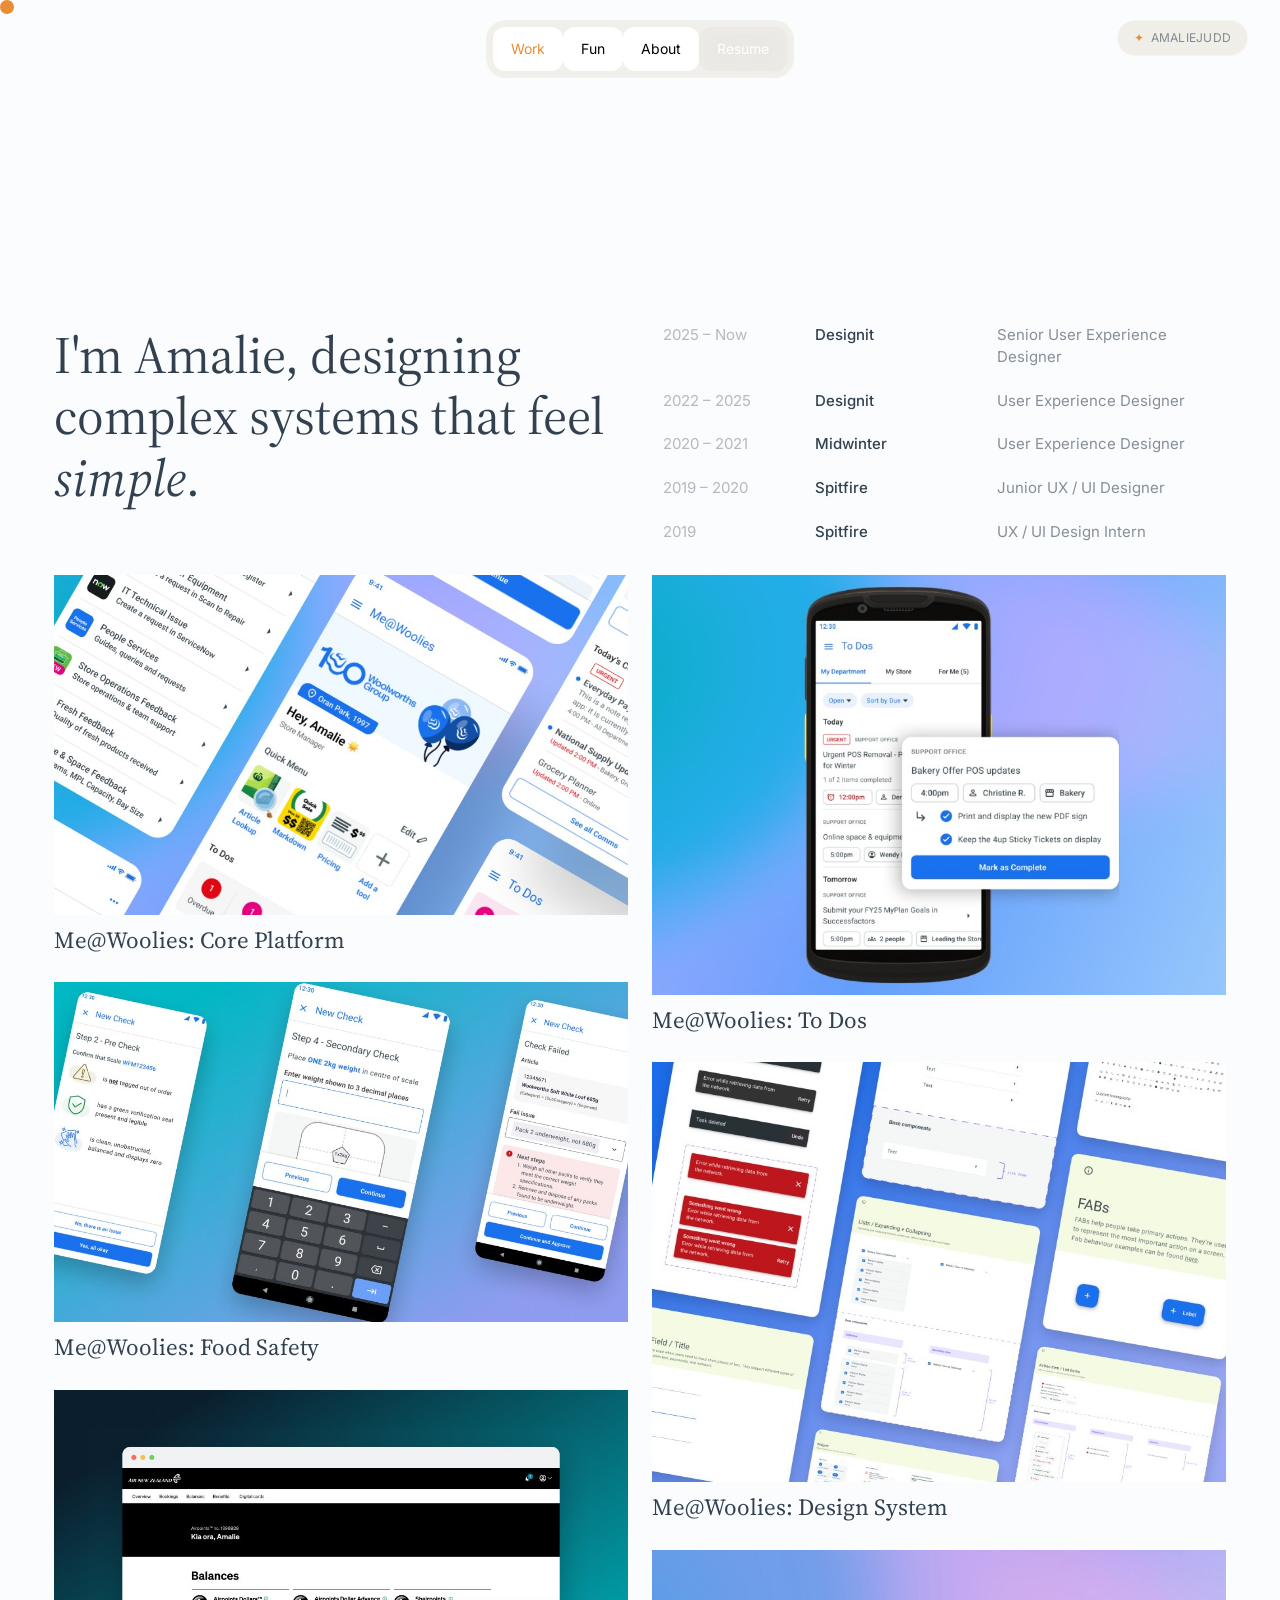
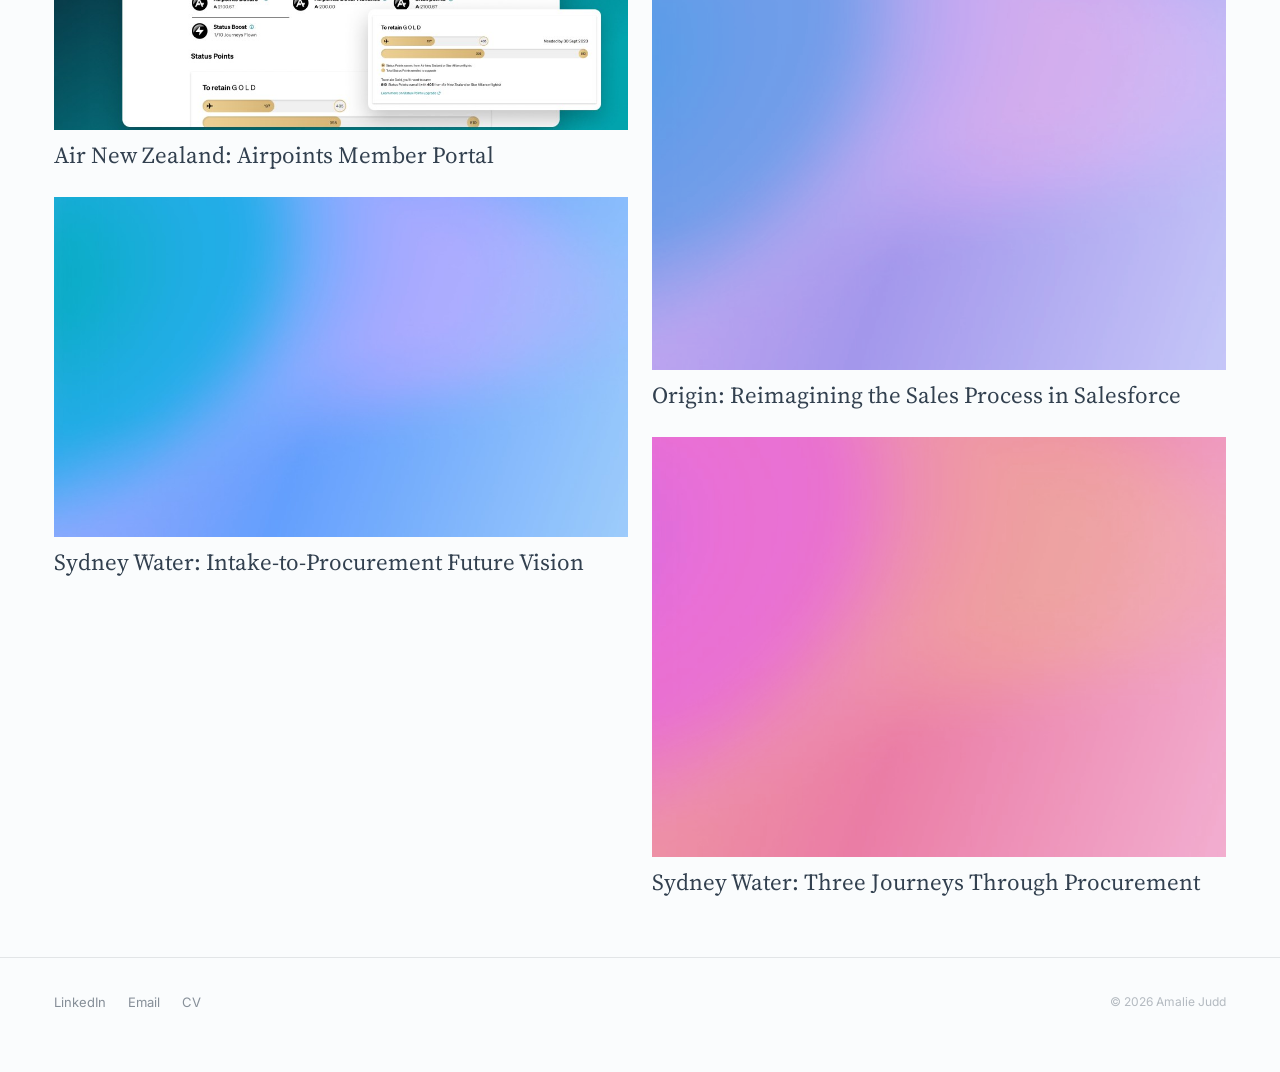
==== portfolio-repo/index.html @ 542ebcb5 "Drop card tags, wire three heroes onto the homepage The tag line under each card said something diff" ====
<!DOCTYPE html>
<html lang="en">
<head>
<meta charset="UTF-8">
<meta name="viewport" content="width=device-width, initial-scale=1.0">
<title>Amalie Judd | Senior UX Designer</title>
<link rel="stylesheet" href="styles.css">
</head>
<body>

<nav class="site-nav">
  <a href="index.html" class="nav-item active">Work</a>
  <a href="fun.html" class="nav-item">Fun</a>
  <a href="about.html" class="nav-item">About</a>
  <a href="Amalie_Judd_Resume.pdf" class="nav-item nav-resume">Resume</a>
</nav>
<div class="status-chip"><span class="dot">✦</span> AMALIEJUDD</div>

<main class="wrap">
  <div class="hero-row">
    <section class="hero" data-reveal>
      <h1>I'm Amalie, designing complex systems that feel <em>simple</em>.</h1>
    </section>

    <div class="timeline-grid" data-reveal>
      <div class="timeline-row"><div class="year">2025 &ndash; Now</div><div class="role"><span class="company">Designit</span><span class="title">Senior User Experience Designer</span></div></div>
      <div class="timeline-row"><div class="year">2022 &ndash; 2025</div><div class="role"><span class="company">Designit</span><span class="title">User Experience Designer</span></div></div>
      <div class="timeline-row"><div class="year">2020 &ndash; 2021</div><div class="role"><span class="company">Midwinter</span><span class="title">User Experience Designer</span></div></div>
      <div class="timeline-row"><div class="year">2019 &ndash; 2020</div><div class="role"><span class="company">Spitfire</span><span class="title">Junior UX / UI Designer</span></div></div>
      <div class="timeline-row"><div class="year">2019</div><div class="role"><span class="company">Spitfire</span><span class="title">UX / UI Design Intern</span></div></div>
    </div>
  </div>

  <div class="project-grid">
    <div class="project-col">
      <a class="project-card" href="projects/woolies-core.html" data-reveal>
        <div class="project-image real-photo" style="background-image:url('assets/woolies-platform.jpg');"></div>
        <div class="project-caption">
          <h3>Me@Woolies: Core Platform</h3>
        </div>
      </a>
      <a class="project-card" href="projects/woolies-food-safety.html" data-reveal>
        <div class="project-image real-photo" style="background-image:url('assets/woolies-food-safety-hero.jpg');"></div>
        <div class="project-caption">
          <h3>Me@Woolies: Food Safety</h3>
        </div>
      </a>
      <a class="project-card" href="projects/airnz-member-portal.html" data-reveal>
        <div class="project-image real-photo" style="background-image:url('assets/airnz-hero.jpg');"></div>
        <div class="project-caption">
          <h3>Air New Zealand: Airpoints Member Portal</h3>
        </div>
      </a>
      <a class="project-card" href="projects/sydney-water.html" data-reveal>
        <div class="project-image"></div>
        <div class="project-caption">
          <h3>Sydney Water: Intake-to-Procurement Future Vision</h3>
        </div>
      </a>
    </div>
    <div class="project-col">
      <a class="project-card" href="projects/woolies-todos.html" data-reveal>
        <div class="project-image real-photo" style="background-image:url('assets/woolies-todos.jpg');"></div>
        <div class="project-caption">
          <h3>Me@Woolies: To Dos</h3>
        </div>
      </a>
      <a class="project-card" href="projects/woolies-design-system.html" data-reveal>
        <div class="project-image real-photo" style="background-image:url('assets/woolies-design-system-hero.jpg');"></div>
        <div class="project-caption">
          <h3>Me@Woolies: Design System</h3>
        </div>
      </a>
      <a class="project-card" href="projects/origin-energy.html" data-reveal>
        <div class="project-image"></div>
        <div class="project-caption">
          <h3>Origin: Reimagining the Sales Process in Salesforce</h3>
        </div>
      </a>
      <a class="project-card" href="projects/sydney-water-prototype.html" data-reveal>
        <div class="project-image"></div>
        <div class="project-caption">
          <h3>Sydney Water: Three Journeys Through Procurement</h3>
        </div>
      </a>
    </div>
  </div>
</main>

<footer class="site-footer">
  <div class="wrap">
    <div class="footer-links">
      <a href="https://www.linkedin.com/in/amalie-judd-a41129177/" target="_blank" rel="noopener noreferrer">LinkedIn</a>
      <a href="mailto:amaliejudd@outlook.com">Email</a>
      <a href="Amalie_Judd_Resume.pdf">CV</a>
    </div>
    <div class="footer-note">© 2026 Amalie Judd</div>
  </div>
</footer>

<script src="script.js"></script>
</body>
</html>
---- portfolio-repo/styles.css ----
@import url('https://fonts.googleapis.com/css2?family=Source+Serif+4:ital,opsz,wght@0,8..60,400;0,8..60,500;1,8..60,400&family=Inter:wght@400;500;600&display=swap');

:root{
  --bg:#fafcfd;
  --text:#32404f;
  --text-soft:rgba(50,64,79,0.58);
  --text-faint:rgba(50,64,79,0.35);
  --accent:#e98d34;
  --accent-tint:rgba(233,141,52,0.16);
  --lavender-tint:rgba(120,120,210,0.10);
  --border:rgba(50,64,79,0.12);
  --card-radius:0px;
  --serif:'Source Serif 4', Georgia, serif;
  --mono:'Inter', Arial, Helvetica, sans-serif; /* was JetBrains Mono */
  --sans:'Inter', Arial, Helvetica, sans-serif;
}

*{box-sizing:border-box;}
html{scroll-behavior:smooth;}
body{
  margin:0;
  background:var(--bg);
  color:var(--text);
  font-family:var(--sans);
  font-size:15px;
  line-height:1.55;
  -webkit-font-smoothing:antialiased;
}

a{color:inherit;text-decoration:none;}

.wrap{max-width:1220px;margin:0 auto;padding:0 24px;}
main.wrap{padding-top:clamp(160px, calc(26vh + 90px), 340px);}
/* Phones are tall and narrow, so the vh-based padding above balloons to ~300px.
   Just clear the fixed nav pill with a modest fixed gap instead. */
@media(max-width:600px){
  main.wrap{padding-top:120px;}
}

::selection{background:rgba(233,141,52,0.28);color:var(--text);}
::-moz-selection{background:rgba(233,141,52,0.28);color:var(--text);}

/* Header: floating pill navigation, styled after lassie.ai's nav —
   a centered, fixed capsule with contiguous rounded segments rather
   than a full-width bar. */
.site-nav{
  position:fixed;
  top:20px;
  left:50%;
  transform:translateX(-50%);
  z-index:100;
  display:flex;
  align-items:stretch;
  gap:0;
  padding:6px;
  border-radius:20px;
  background:rgba(227,221,207,0.4);
  border:1px solid rgba(255,255,255,0.1);
  backdrop-filter:blur(13px);
  -webkit-backdrop-filter:blur(13px);
}
.nav-item{
  display:flex;
  align-items:center;
  height:44px;
  padding:0 18px;
  border-radius:12px;
  background:#fff;
  font-family:var(--sans);
  font-size:14px;
  font-weight:400;
  color:#000;
  white-space:nowrap;
  transition:background-color .3s ease, color .3s ease;
}
.nav-item.active{color:var(--accent);}
.nav-brand{font-weight:600;}
/* Resume mirrors lassie.ai's "Login" treatment: a translucent frosted
   pill with pale text by default, flipping to a solid white pill with
   dark text on hover — same swap every other item already shows. */
.nav-resume{
  background:rgba(229,229,229,0.30);
  backdrop-filter:blur(16px);
  -webkit-backdrop-filter:blur(16px);
  color:#fff;
}
.nav-resume:hover{
  background:#fff;
  color:#000;
}

.status-chip{
  position:fixed;
  top:20px;
  right:32px;
  z-index:100;
  display:flex;align-items:center;gap:6px;
  padding:0 16px;
  height:36px;
  border-radius:999px;
  background:rgba(227,221,207,0.45);
  border:1px solid rgba(255,255,255,0.4);
  backdrop-filter:blur(14px);
  -webkit-backdrop-filter:blur(14px);
  font-family:var(--mono);font-size:12px;letter-spacing:.02em;
  color:var(--text-soft);
}
.status-chip .dot{color:var(--accent);}

@media(max-width:900px){
  .status-chip{display:none;}
}
@media(max-width:760px){
  .site-nav{
    max-width:calc(100% - 32px);
    overflow-x:auto;
    -webkit-overflow-scrolling:touch;
  }
  .nav-item{padding:0 13px;font-size:13px;}
}

/* Hero row: heading on the left, work-experience timeline on the right,
   side by side at the top of the page (matches the reference layout) */
.hero-row{
  display:flex;
  align-items:flex-start;
  justify-content:space-between;
  gap:24px;
  padding:0 0 32px;
}
.hero{flex:1 1 55%;min-width:0;}
/* standalone hero (about/fun pages, not paired with a timeline) keeps its own padding */
main.wrap > .hero{padding:0 0 40px;}
main.wrap > .hero h1{max-width:820px;}
.hero h1{
  font-family:var(--serif);
  font-weight:400;
  font-size:52px;
  line-height:1.18;
  margin:0;
  color:var(--text);
  max-width:700px;
}
.hero h1 em{font-style:italic;color:var(--text);}

/* Timeline */
.timeline-grid{
  display:flex;
  flex-direction:column;
  gap:22px;
  flex:0 1 620px;
  align-self:flex-start;
}
.timeline-row{
  display:grid;
  grid-template-columns:120px 1fr;
  gap:4px 32px;
  align-items:baseline;
}
.timeline-row .role{
  display:grid;
  grid-template-columns:150px 1fr;
  gap:4px 32px;
  align-items:baseline;
}
.timeline-grid .year,
.timeline-grid .company,
.timeline-grid .title{font-size:15px;line-height:1.45;}
.timeline-grid .year{color:var(--text-faint);}
.timeline-grid .company{color:var(--text);font-weight:500;}
.timeline-grid .title{color:var(--text-soft);}

@media(max-width:760px){
  /* Stack company over role, keeping the year in its own column. */
  .timeline-grid{gap:20px;}
  .timeline-row{grid-template-columns:88px 1fr;gap:2px 20px;}
  .timeline-row .role{grid-template-columns:1fr;gap:2px;}
  .timeline-grid .year,
  .timeline-grid .company,
  .timeline-grid .title{font-size:14px;}
}

@media(max-width:900px){
  .hero-row{flex-direction:column;gap:32px;}
  .timeline-grid{width:100%;flex-basis:auto;}
  .head-visual{width:100%;flex-basis:auto;}
}

/* About page: heading + intro text share a left column (instead of .hero
   sitting alone) so they can be paired with the head visual on the right. */
.hero-row .hero-text-col{flex:1 1 55%;min-width:0;}

/* Floating head visual: a mouse-driven turntable (see head-spin.js) sat in
   a gentle up/down float so it reads as "floating", not just "turning". */
.head-visual{
  flex:0 1 380px;
  align-self:stretch;
  display:flex;
  flex-direction:column;
  align-items:center;
}
/* Spacers above and below the head split the spare height 1:3, so the head
   sits a quarter of the way down the text column: lower than top-aligned,
   higher than centred. */
.head-visual::before{content:'';flex:1 1 0;}
.head-visual::after{content:'';flex:3 3 0;}
.head-canvas{
  width:min(320px, 80vw);
  aspect-ratio:383 / 334;
  display:block;
  animation:head-float 4.5s ease-in-out infinite;
}
@keyframes head-float{
  0%,100%{transform:translateY(0);}
  50%{transform:translateY(-10px);}
}
@media(prefers-reduced-motion:reduce){
  .head-canvas{animation:none;}
}

/* Project grid — two independent flex columns in strict reading order (1
   top-left, 2 top-right, 3 second row left, 4 second row right, ...). Each
   column's cards are placed directly in DOM order (odd-numbered cards in
   column 1, even-numbered in column 2), so column heights accumulate on
   their own instead of being locked row-by-row to CSS Grid's tallest cell —
   that row-lock was leaving a dead-space gap under shorter cards. */
.project-grid{
  display:flex;
  gap:24px;
  margin:0 0 56px;
}
.project-col{
  display:flex;
  flex-direction:column;
  gap:24px;
  flex:1;
  min-width:0;
}
.project-card{
  display:block;
  width:100%;
  margin:0;
}
.project-image{
  position:relative;
  overflow:hidden;
  border-radius:var(--card-radius);
  height:280px;
  background:var(--accent-tint) url('assets/gradient.jpg') center/cover no-repeat;
}
/* Stagger card heights consistently by column, not row-by-row: every left-hand
   column card shares one height, every right-hand column card shares another,
   so the two columns don't line up in lockstep but each column stays even
   with itself. Each column's cards accumulate their own height independently
   (flex column), so there's no row-lock gap between shorter/taller pairs. */
.project-col:first-child .project-image{height:340px;}
.project-col:last-child .project-image{height:420px;}
/* Hue-rotate cycling mirrors the original global reading-order sequence
   (1 core, 2 todos, 3 airnz, 4 origin, 5 sydney-water, 6 sydney-water-proto,
   7 food-safety) even though cards are now split across two columns. */
.project-col:first-child .project-card:nth-child(1) .project-image{filter:hue-rotate(0deg) saturate(1);}
.project-col:last-child .project-card:nth-child(1) .project-image{filter:hue-rotate(70deg) saturate(.9);}
.project-col:first-child .project-card:nth-child(2) .project-image{filter:hue-rotate(-60deg) saturate(1.1);}
.project-col:last-child .project-card:nth-child(2) .project-image{filter:hue-rotate(150deg) saturate(.85);}
.project-col:first-child .project-card:nth-child(3) .project-image{filter:hue-rotate(-140deg) saturate(1);}
.project-col:last-child .project-card:nth-child(3) .project-image{filter:hue-rotate(30deg) saturate(.7) brightness(1.05);}
.project-col:first-child .project-card:nth-child(4) .project-image{filter:hue-rotate(0deg) saturate(1);}
.project-col:last-child .project-card:nth-child(4) .project-image{filter:hue-rotate(110deg) saturate(.8);}
/* Real product screenshots skip the hue-rotate treatment applied to
   the placeholder gradients. */
.project-image.real-photo{
  filter:none !important;
  background-color:#fff;
  background-size:cover;
}
/* Locked / NDA project card — not a link, dimmed, no hover affordance. */
.project-card--locked{cursor:default;}
.project-card--locked .project-image{
  background:linear-gradient(135deg, rgba(233,141,52,0.18), rgba(120,120,210,0.14));
  display:flex;align-items:center;justify-content:center;
  filter:none !important;
}
.project-card--locked:hover h3{color:var(--text);}
.coming-soon-pill{
  font-family:var(--mono);
  font-size:12px;
  font-weight:600;
  letter-spacing:.02em;
  text-transform:uppercase;
  color:#fff;
  background:var(--accent);
  padding:8px 18px;
  border-radius:999px;
}
.project-caption{
  /* Work cards carry the title only. The tag line that used to sit here said
     something different on every card, so it went. fun.html still uses .tag. */
  margin-top:8px;
}
.project-card .tag{
  font-family:var(--mono);
  font-size:11.5px;
  letter-spacing:.03em;
  text-transform:uppercase;
  color:var(--text-soft);
  white-space:nowrap;
}
.project-card h3{
  font-family:var(--serif);
  font-weight:400;
  font-size:23px;
  margin:0;
  color:var(--text);
  transition:color .15s ease;
}
.project-card:hover h3{color:var(--accent);}

@media(max-width:760px){
  /* Collapse the two flex columns into a single stack, but the cards live in
     DOM order 1,3,5,7 (col 1) then 2,4,6 (col 2) — display:contents drops the
     .project-col boxes so the cards become direct flex children of
     .project-grid, and the order property puts them back into true reading
     order (1,2,3,4,5,6,7) for a single mobile column. */
  .project-grid{flex-direction:column;}
  .project-col{display:contents;}
  .project-col:first-child .project-card:nth-child(1){order:1;}
  .project-col:last-child  .project-card:nth-child(1){order:2;}
  .project-col:first-child .project-card:nth-child(2){order:3;}
  .project-col:last-child  .project-card:nth-child(2){order:4;}
  .project-col:first-child .project-card:nth-child(3){order:5;}
  .project-col:last-child  .project-card:nth-child(3){order:6;}
  .project-col:first-child .project-card:nth-child(4){order:7;}
  .project-col:last-child  .project-card:nth-child(4){order:8;}
  .timeline-grid{grid-template-columns:56px 1fr 1fr;}
  .hero h1{font-size:34px;}
}

/* Global custom cursor: small dot everywhere, morphs into a
   "view case study" pill over project thumbnails, or a caption pill
   with a camera icon + short descriptive text over about-page photos.
   Desktop/mouse only. */
@media (hover: hover) and (pointer: fine){
  html, body, a, .project-image, .photo-block{ cursor:none; }

  .cursor-dot{
    position:fixed;
    top:0;left:0;
    width:14px;height:14px;
    border-radius:999px;
    background:var(--accent);
    color:#fff;
    display:flex;
    align-items:center;
    justify-content:center;
    gap:8px;
    padding:0;
    pointer-events:none;
    z-index:9999;
    white-space:nowrap;
    overflow:hidden;
    transition:width .25s cubic-bezier(.34,1.56,.64,1), height .25s cubic-bezier(.34,1.56,.64,1),
               padding .25s ease, background-color .2s ease;
  }
  .cursor-dot svg{
    width:14px;height:14px;flex:0 0 auto;
    opacity:0;
    transition:opacity .15s ease;
  }
  /* Hidden icons are removed from the flex flow, not just faded — otherwise
     the inactive one still reserves its width and a gap, and the pill sits
     ~22px wider than its text. */
  .cursor-dot .icon-eye, .cursor-dot .icon-camera{display:none;}
  .cursor-dot.expanded .icon-eye{display:block;}
  .cursor-dot.expanded.photo-mode .icon-eye{display:none;}
  .cursor-dot.expanded.photo-mode .icon-camera{display:block;}
  .cursor-dot .cursor-label{
    font-family:var(--mono);
    font-size:12px;
    font-weight:600;
    letter-spacing:.02em;
    text-transform:uppercase;
    opacity:0;
    transition:opacity .15s ease;
  }
  .cursor-dot.expanded{
    width:auto;
    height:38px;
    padding:0 20px;
    border-radius:999px;
  }
  .cursor-dot.expanded .icon-eye, .cursor-dot.expanded .cursor-label{opacity:1;}
  /* photo-mode: same pill, swap the eye icon for a camera icon */
  .cursor-dot.expanded.photo-mode .icon-eye{opacity:0;}
  .cursor-dot.expanded.photo-mode .icon-camera{opacity:1;}
}

/* Footer */
footer.site-footer{
  border-top:1px solid var(--border);
  padding:34px 0 60px;
  margin-top:40px;
}
footer.site-footer .wrap{
  display:flex;justify-content:space-between;align-items:center;flex-wrap:wrap;gap:16px;
}
.footer-links{display:flex;gap:22px;}
.footer-links a{font-family:var(--mono);font-size:13px;color:var(--text-soft);}
.footer-links a:hover{color:var(--accent);}
.footer-note{font-family:var(--mono);font-size:12px;color:var(--text-faint);}

/* Photo grid (about page): two categories per row, like the reference site,
   each with its own row of three photos underneath. */
.about-grid{
  display:grid;
  grid-template-columns:1fr 1fr;
  column-gap:64px;
  row-gap:56px;
  margin-top:56px;
}
.category{margin-top:0;}
.category h4{
  font-family:var(--mono);
  font-size:14px;
  letter-spacing:.02em;
  color:var(--text-soft);
  margin-bottom:18px;
}
.photo-row{display:flex;gap:12px;}
.photo-block{
  flex:1 1 0;
  min-width:0;
  aspect-ratio:1 / 1;
  border-radius:var(--card-radius);
  background:url('assets/gradient.jpg') center/cover no-repeat;
  display:flex;align-items:center;justify-content:center;
  font-family:var(--mono);font-size:12px;color:rgba(255,255,255,0.85);
  text-shadow:0 1px 4px rgba(0,0,0,0.25);
  transition:transform .3s ease, box-shadow .3s ease;
}
.photo-block:hover{
  transform:scale(1.05);
  box-shadow:0 14px 28px rgba(50,64,79,0.2);
  position:relative;
  z-index:2;
}
.photo-block:not(.real-photo):nth-child(3n+1){filter:hue-rotate(0deg);}
.photo-block:not(.real-photo):nth-child(3n+2){filter:hue-rotate(80deg) saturate(.9);}
.photo-block:not(.real-photo):nth-child(3n+3){filter:hue-rotate(-70deg);}
.category:nth-of-type(2n) .photo-block:not(.real-photo):nth-child(3n+1){filter:hue-rotate(150deg) saturate(.85);}
.category:nth-of-type(2n) .photo-block:not(.real-photo):nth-child(3n+2){filter:hue-rotate(-140deg);}
.category:nth-of-type(2n) .photo-block:not(.real-photo):nth-child(3n+3){filter:hue-rotate(30deg) brightness(1.05);}

@media(max-width:760px){
  .about-grid{grid-template-columns:1fr;}
}

.intro-text{max-width:760px;margin-top:26px;color:var(--text-soft);font-size:16px;}
.intro-text a{color:var(--accent);text-decoration:underline;}
.bullet-list{max-width:760px;margin-top:18px;color:var(--text-soft);}
.bullet-list li{margin-bottom:6px;}

/* Case study page */
.case-wrap{display:flex;gap:64px;padding-top:0;align-items:flex-start;}
.case-toc{
  position:sticky;top:90px;
  width:180px;flex:0 0 180px;
  display:flex;flex-direction:column;gap:14px;
}
.case-toc .back{
  font-family:var(--mono);font-size:13px;color:var(--text-soft);
  display:flex;align-items:center;gap:8px;margin-bottom:14px;
}
.case-toc a{font-size:14px;color:var(--text-faint);transition:color .15s ease;}
.case-toc a:hover, .case-toc a.active{color:var(--accent);}
.case-main{flex:1;min-width:0;max-width:760px;padding-bottom:120px;}
.case-eyebrow{font-family:var(--mono);font-size:12.5px;letter-spacing:.03em;color:var(--text-soft);text-transform:uppercase;}
.case-title{font-family:var(--serif);font-size:44px;font-weight:400;margin:14px 0 40px;line-height:1.2;}
.case-caption{font-family:var(--mono);font-size:11px;letter-spacing:.04em;color:var(--muted,rgba(0,0,0,.5));margin:-10px 0 40px;}
.case-lede{font-family:var(--serif);font-style:italic;font-size:20px;color:var(--text-soft);margin:-24px 0 32px;line-height:1.4;}
.meta-grid{
  display:grid;grid-template-columns:repeat(4,1fr);gap:24px;
  border-top:1px solid var(--border);border-bottom:1px solid var(--border);
  padding:28px 0;margin-bottom:56px;
}
.meta-grid h5{
  font-family:var(--mono);font-size:11px;letter-spacing:.04em;color:var(--text-faint);
  text-transform:uppercase;margin:0 0 8px;
}
.meta-grid p{margin:0 0 4px;font-size:14px;}
.case-section{margin-bottom:56px;scroll-margin-top:100px;}
.case-section h2{
  font-family:var(--mono);font-size:13px;letter-spacing:.04em;text-transform:uppercase;
  color:var(--accent);margin-bottom:16px;
}
.case-section h3{font-family:var(--serif);font-size:24px;font-weight:400;margin:0 0 14px;}
.case-section p{color:var(--text-soft);margin:0 0 14px;}
.pain-points{display:grid;grid-template-columns:1fr 1fr;gap:20px;margin:20px 0;}
.pain-points .point{background:rgba(50,64,79,0.05);border-radius:var(--card-radius);padding:20px;}
.pain-points .point h4{margin:0 0 8px;font-family:var(--sans);font-size:15px;font-weight:600;}
.callout{
  background:var(--accent-tint);border-radius:var(--card-radius);padding:20px 24px;
  font-style:italic;color:var(--text);margin:24px 0;
}
.design-challenge{margin-bottom:36px;}
.design-challenge:last-child{margin-bottom:0;}
.design-challenge h3{font-family:var(--serif);font-size:20px;font-weight:400;margin:0 0 12px;color:var(--text);}
.case-image{
  width:100%;height:280px;border-radius:var(--card-radius);
  background:url('assets/gradient.jpg') center/cover no-repeat;
  display:flex;align-items:center;justify-content:center;
  font-family:var(--mono);font-size:12px;color:rgba(255,255,255,0.85);
  text-shadow:0 1px 4px rgba(0,0,0,0.25);margin:20px 0;
}
.case-image:not(.real-photo):nth-of-type(3n+1){filter:hue-rotate(0deg);}
.case-image:not(.real-photo):nth-of-type(3n+2){filter:hue-rotate(90deg) saturate(.9);}
.case-image:not(.real-photo):nth-of-type(3n+3){filter:hue-rotate(-90deg) saturate(1.1);}
/* Real screenshots on a case page keep their own colour, matching the
   card on the Work page (same file, so they must look the same). */
.case-image.real-photo{filter:none !important;background-color:#fff;background-size:cover;}
@media(max-width:900px){
  .case-wrap{flex-direction:column;gap:20px;}
  /* Not sticky at this size, so the section links can't help navigation and
     just wrap into a cluttered block. Keep the Back link only. */
  .case-toc{position:relative;top:0;width:100%;flex-direction:row;}
  .case-toc a:not(.back){display:none;}
  .case-toc .back{margin-bottom:0;}
  .meta-grid{grid-template-columns:1fr 1fr;}
  .pain-points{grid-template-columns:1fr;}
}

[data-reveal]{opacity:0;transform:translateY(10px);transition:opacity .5s ease, transform .5s ease;}
[data-reveal].in{opacity:1;transform:translateY(0);}

/* Core Flows */
.core-flow{margin-bottom:40px;}
.core-flow:last-child{margin-bottom:0;}
.core-flow h3{font-family:var(--serif);font-size:20px;font-weight:400;margin:0 0 8px;color:var(--text);}
.core-flow p{margin:0 0 14px;}
.media-placeholder{
  width:100%;height:300px;border-radius:var(--card-radius);
  border:1px dashed rgba(0,0,0,0.25);
  display:flex;align-items:center;justify-content:center;
  font-family:var(--mono);font-size:11px;letter-spacing:.04em;
  color:rgba(0,0,0,0.45);background:rgba(0,0,0,0.015);
}

/* Inline content figures (shown in full, never cropped) */
.case-figure{margin:24px 0;}
.case-figure img{width:100%;height:auto;display:block;border-radius:var(--card-radius);}
.case-figure figcaption{font-family:var(--mono);font-size:11px;letter-spacing:.04em;color:var(--muted,rgba(0,0,0,.5));margin-top:10px;}

/* Case header image: full height always shown, cropped horizontally only
   if the image is wider than the column. */
.case-cover{margin:20px 0;}
.case-cover img{width:100%;height:auto;display:block;border-radius:var(--card-radius);}

/* Tap/click any case image to open it full screen. */
.case-cover img, .case-figure img{cursor:zoom-in;}

/* ---- Responsive embeds: video + Figma prototypes ----
   Usage:
   <div class="case-figure">
     <div class="embed-responsive embed-video">
       <iframe src="https://www.youtube.com/embed/VIDEO_ID" title="…" allow="autoplay; fullscreen; picture-in-picture" allowfullscreen loading="lazy"></iframe>
     </div>
     <figcaption>Caption text</figcaption>
   </div>

   <div class="case-figure">
     <div class="embed-responsive embed-figma">
       <iframe src="https://www.figma.com/embed?embed_host=share&url=YOUR_FIGMA_SHARE_LINK" allowfullscreen loading="lazy"></iframe>
     </div>
     <figcaption>Caption text</figcaption>
   </div>

   Both scale fluidly with the column width — no fixed pixel sizes to
   maintain, and the aspect ratio holds so nothing jumps while it loads. */
.embed-responsive{
  position:relative;width:100%;overflow:hidden;
  border-radius:var(--card-radius);background:rgba(0,0,0,.03);
}
.embed-responsive iframe{
  position:absolute;top:0;left:0;width:100%;height:100%;border:0;display:block;
}
/* 16:9 — standard video */
.embed-video{aspect-ratio:16/9;}
/* Figma prototypes run tall on mobile/app flows; default to a portrait-ish
   box that still reads well on desktop. Add embed-figma--wide for a
   landscape/desktop-flow prototype instead. */
.embed-figma{aspect-ratio:9/16;max-height:820px;}
.embed-figma--wide{aspect-ratio:16/9;max-height:none;}
.lightbox{
  position:fixed;inset:0;z-index:300;display:none;
  background:rgba(18,18,20,.94);padding:24px;overflow:auto;
  align-items:center;justify-content:center;
}
.lightbox.open{display:flex;}
.lightbox img{max-width:100%;max-height:100%;object-fit:contain;border-radius:6px;cursor:zoom-in;}
.lightbox.zoomed{align-items:flex-start;justify-content:flex-start;}
.lightbox.zoomed img{max-width:none;max-height:none;width:1600px;cursor:zoom-out;}
.lightbox-close{
  position:fixed;top:14px;right:18px;z-index:301;
  background:none;border:0;color:#fff;font-size:34px;line-height:1;
  cursor:pointer;padding:4px 10px;
}
@media(max-width:760px){
  .lightbox{padding:12px;}
  .lightbox.zoomed img{width:1100px;}
}

/* Core flow rows: prototype on the left, heading and one line beside it.
   The media is a portrait phone recording, so it gets a fixed column and the
   text takes what is left. Stacks on narrow screens. */
.core-flow{
  display:flex;align-items:center;gap:40px;
  margin:40px 0;
}
.core-flow-media{flex:0 0 340px;max-width:340px;}
.core-flow-text{flex:1 1 auto;min-width:0;}
.core-flow-text h3{margin:0 0 8px;}
.core-flow-text p{margin:0 0 10px;}
.core-flow-text p:last-child{margin-bottom:0;}
.core-flow-media .media-placeholder{width:100%;height:auto;aspect-ratio:1/2;}
.core-flow-media video,
.core-flow-media img{
  width:100%;height:auto;display:block;border-radius:var(--card-radius);
}
.core-flow-media .embed-responsive{width:100%;}

@media(max-width:760px){
  .core-flow{flex-direction:column;align-items:flex-start;gap:18px;margin:28px 0;}
  .core-flow-media{flex:none;max-width:340px;width:100%;}
}

@media(max-width:760px){
  .project-card .tag{white-space:normal;}
}


/* Device shot: a prototype recording inside a phone frame, sitting on a
   blurred photo of where the thing is actually used. Set the backdrop per
   instance with --shot-bg, e.g. style="--shot-bg:url(assets/foo.jpg)". */
.device-shot{
  position:relative;
  aspect-ratio:1/1;
  border-radius:var(--card-radius);
  overflow:hidden;
  display:flex;align-items:center;justify-content:center;
  background:#e8eaed;
  isolation:isolate;
}
.device-shot::before{
  content:"";position:absolute;inset:-8%;z-index:0;
  background-image:var(--shot-bg, linear-gradient(140deg,#dfe4ea,#c9d2dc));
  background-size:cover;background-position:center;
  filter:blur(18px) saturate(1.05);
  transform:scale(1.06);
}
.device-shot::after{
  content:"";position:absolute;inset:0;z-index:1;
  background:linear-gradient(180deg, rgba(0,0,0,.04), rgba(0,0,0,.12));
}

.device-shot .phone{
  position:relative;z-index:2;
  height:78%;
  aspect-ratio:9/19.5;
  background:#111316;
  border-radius:30px;
  padding:7px;
  box-shadow:0 18px 40px rgba(0,0,0,.34), 0 2px 0 rgba(255,255,255,.14) inset;
}
.device-shot .screen{
  position:relative;
  width:100%;height:100%;
  border-radius:24px;
  overflow:hidden;
  background:#fff;
}
.device-shot .screen > video,
.device-shot .screen > img,
.device-shot .screen > .media-placeholder{
  width:100%;height:100%;display:block;object-fit:cover;
  border-radius:0;max-width:none;aspect-ratio:auto;
}
/* Dynamic island */
.device-shot .phone::before{
  content:"";position:absolute;z-index:3;
  top:14px;left:50%;transform:translateX(-50%);
  width:31%;height:14px;border-radius:9px;background:#111316;
}


/* Woolies shots sit on a blurred store interior, so the device reads as being
   used where it was actually used. Blur is light enough that the store still
   reads as a store rather than turning into colour. */
.device-shot--rf::before{
  background-image:url(assets/woolies-store.jpg);
  background-size:cover;background-position:center 34%;
  filter:blur(7px) saturate(1.06);
  transform:scale(1.05);
}
.device-shot--rf::after{
  background:linear-gradient(180deg, rgba(0,0,0,.03), rgba(0,0,0,.14));
}

/* RF handheld. Me@Woolies ran on rugged Zebra handhelds, not phones, so every
   Woolies screen sits in the real device rather than a drawn one.
   assets/rf-device.png is the device render with the screen area punched out,
   so the recording behind it shows through the hole. Insets below are measured
   from that PNG: do not eyeball them if you swap the device image. */
.device-shot--rf .phone{
  aspect-ratio:289/477;
  height:88%;
  background:none;
  box-shadow:none;
  padding:0;
  filter:drop-shadow(0 16px 30px rgba(0,0,0,.42));
}
.device-shot--rf .phone::before{display:none;}
.device-shot--rf .phone::after{
  content:"";position:absolute;inset:0;z-index:3;
  transform:none;width:auto;height:auto;border-radius:0;
  background:url(assets/rf-device.png) center / 100% 100% no-repeat;
  pointer-events:none;
}
.device-shot--rf .screen{
  position:absolute;z-index:1;
  left:18.34%;top:15.93%;right:17.65%;bottom:15.51%;
  width:auto;height:auto;
  border-radius:0;
  box-shadow:none;
}

/* A placeholder sitting inside a device screen fills the screen flat, with no
   dashed border, since the device frame is already the edge. */
.device-shot .screen > .media-placeholder{
  /* the earlier .screen > * rule sets display:block, which kills the centring
     on the base .media-placeholder — put the flex back */
  display:flex;align-items:center;justify-content:center;
  border:0;border-radius:0;
  background:#eef1f4;
  color:rgba(0,0,0,.42);
  width:100%;height:100%;
}

/* Two device shots side by side, for a figure that compares screens. */
.shot-pair{display:flex;gap:18px;margin:24px 0;}
.shot-pair .device-shot{flex:1 1 0;min-width:0;}
@media(max-width:760px){
  .shot-pair{flex-direction:column;gap:14px;}
  .shot-pair .device-shot{max-width:340px;}
}

/* Playback controls, shown once a real recording is in place */
.device-shot .shot-controls{
  position:absolute;z-index:4;top:14px;right:14px;
  display:flex;gap:8px;opacity:0;transition:opacity .18s ease;
}
.device-shot:hover .shot-controls,
.device-shot:focus-within .shot-controls{opacity:1;}
.device-shot .shot-controls button{
  width:34px;height:34px;border:0;border-radius:50%;
  background:rgba(28,28,30,.62);color:#fff;
  font-size:14px;line-height:1;cursor:pointer;
  display:flex;align-items:center;justify-content:center;
  backdrop-filter:blur(6px);
}
.device-shot .shot-controls button:hover{background:rgba(28,28,30,.82);}

@media(max-width:760px){
  .device-shot .phone{height:76%;}
  .device-shot .shot-controls{opacity:1;}
}

/* Embedded interactive prototype */
.case-embed{margin:20px 0;position:relative;}
.case-embed .embed-note{
  position:absolute;inset:0;z-index:0;
  display:flex;align-items:center;justify-content:center;text-align:center;
  padding:24px;font-size:13px;line-height:1.5;color:var(--text-soft);
  border:1px solid var(--border);border-radius:var(--card-radius);background:rgba(0,0,0,.02);
}
.case-embed iframe{position:relative;z-index:1;}
.case-embed iframe{
  width:100%;aspect-ratio:16/9;min-height:320px;
  border:1px solid var(--border);border-radius:var(--card-radius);display:block;background:#fff;
}
.case-embed .embed-fallback{
  display:block;margin-top:10px;font-size:13px;color:var(--text-soft);
}
@media(max-width:760px){
  /* A nested prototype is painful to drive inside a small iframe, so make the
     direct link prominent rather than relying on the embed. */
  .case-embed iframe{aspect-ratio:4/3;}
}

/* Real photos in the About grid keep their own colour. */
.photo-block.real-photo{filter:none !important;background-color:#fff;background-size:cover;}
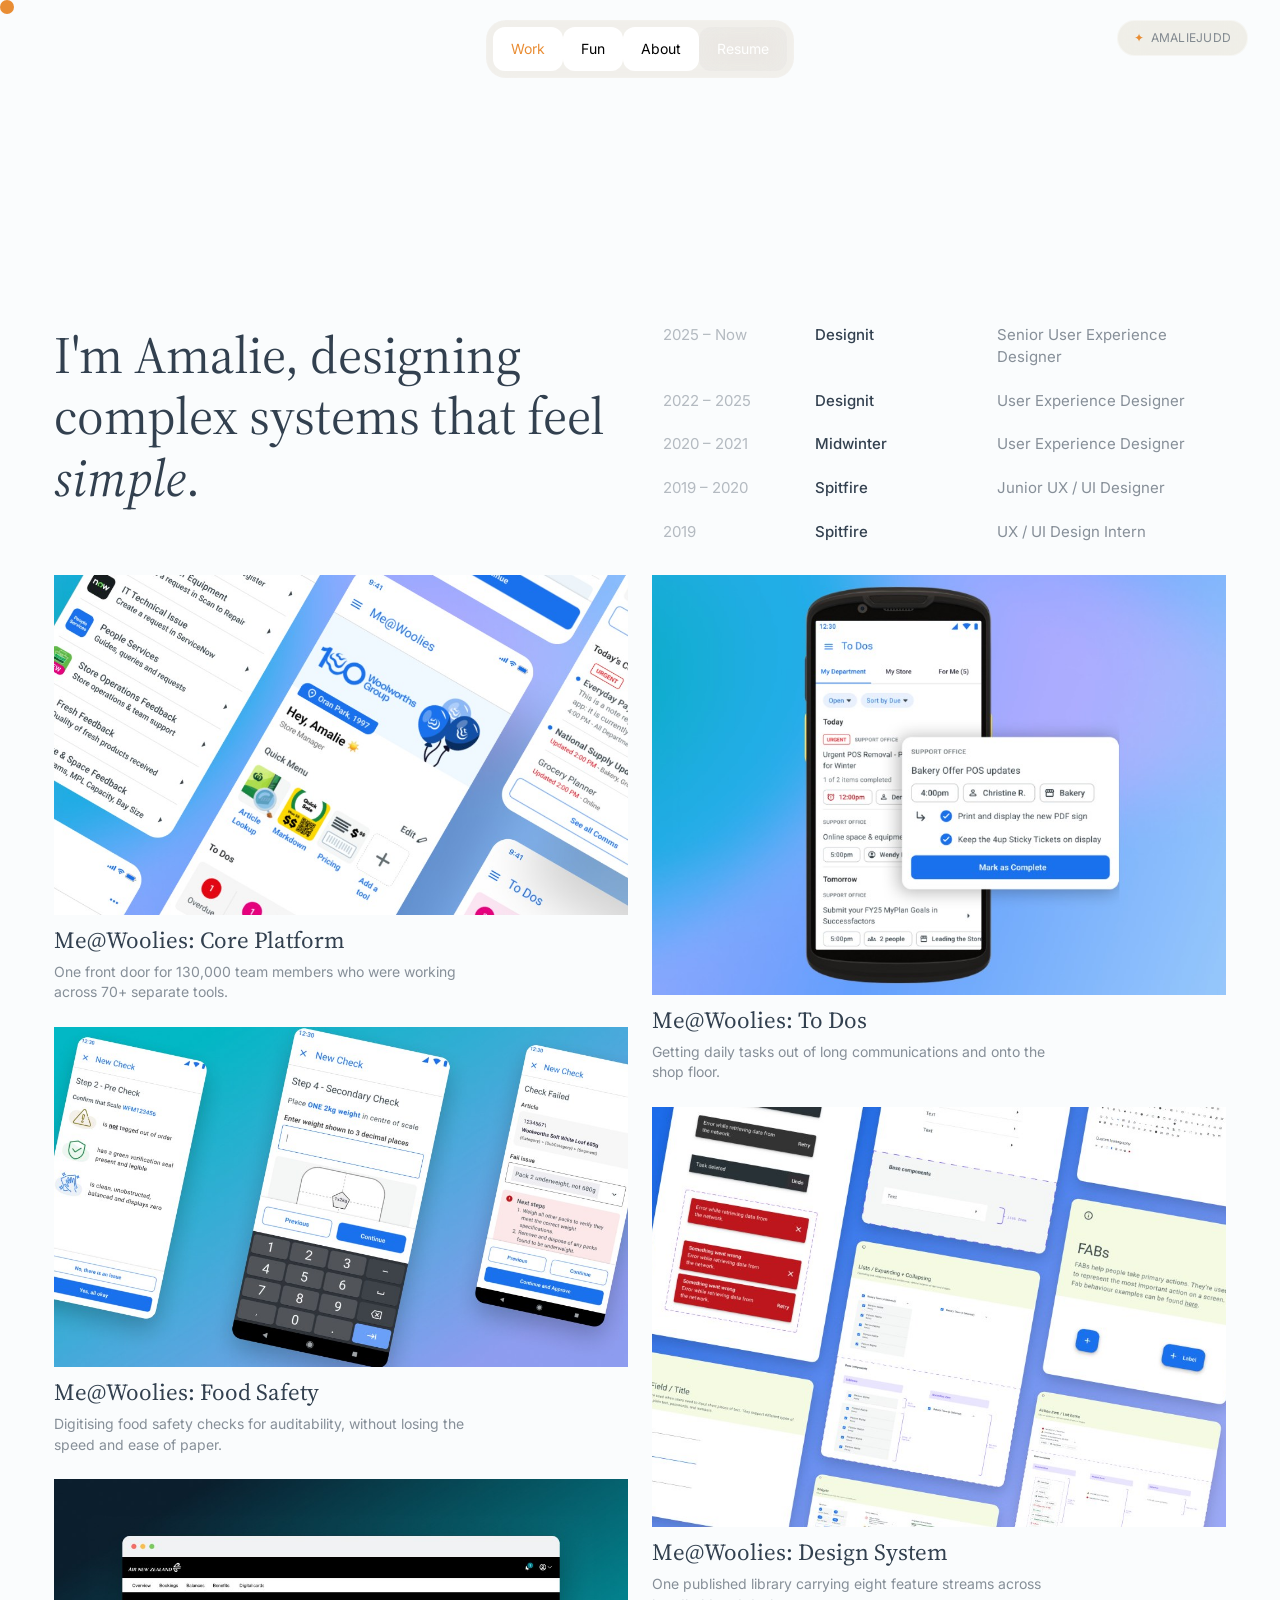
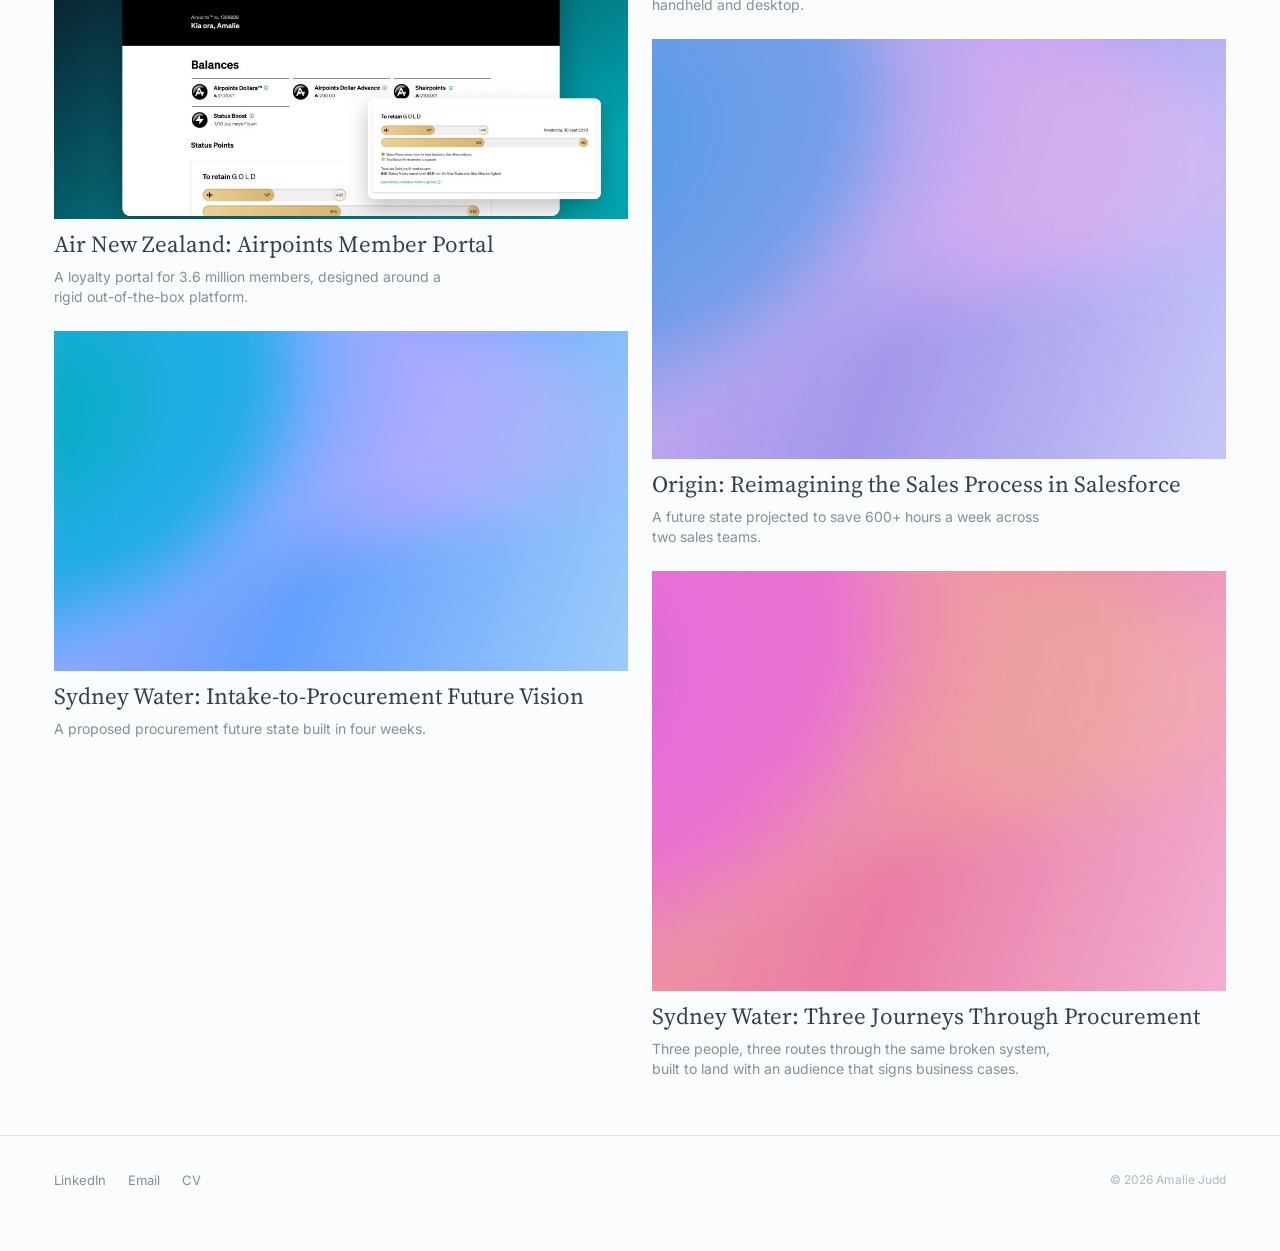
==== commit e671303a: "Add the subheading line to the homepage cards The cards had nothing under the title once the tag lin" ====
--- a/portfolio-repo/index.html
+++ b/portfolio-repo/index.html
@@ -37,24 +37,28 @@
         <div class="project-image real-photo" style="background-image:url('assets/woolies-platform.jpg');"></div>
         <div class="project-caption">
           <h3>Me@Woolies: Core Platform</h3>
+          <p class="project-sub">One front door for 130,000 team members who were working across 70+ separate tools.</p>
         </div>
       </a>
       <a class="project-card" href="projects/woolies-food-safety.html" data-reveal>
         <div class="project-image real-photo" style="background-image:url('assets/woolies-food-safety-hero.jpg');"></div>
         <div class="project-caption">
           <h3>Me@Woolies: Food Safety</h3>
+          <p class="project-sub">Digitising food safety checks for auditability, without losing the speed and ease of paper.</p>
         </div>
       </a>
       <a class="project-card" href="projects/airnz-member-portal.html" data-reveal>
         <div class="project-image real-photo" style="background-image:url('assets/airnz-hero.jpg');"></div>
         <div class="project-caption">
           <h3>Air New Zealand: Airpoints Member Portal</h3>
+          <p class="project-sub">A loyalty portal for 3.6 million members, designed around a rigid out-of-the-box platform.</p>
         </div>
       </a>
       <a class="project-card" href="projects/sydney-water.html" data-reveal>
         <div class="project-image"></div>
         <div class="project-caption">
           <h3>Sydney Water: Intake-to-Procurement Future Vision</h3>
+          <p class="project-sub">A proposed procurement future state built in four weeks.</p>
         </div>
       </a>
     </div>
@@ -63,24 +67,28 @@
         <div class="project-image real-photo" style="background-image:url('assets/woolies-todos.jpg');"></div>
         <div class="project-caption">
           <h3>Me@Woolies: To Dos</h3>
+          <p class="project-sub">Getting daily tasks out of long communications and onto the shop floor.</p>
         </div>
       </a>
       <a class="project-card" href="projects/woolies-design-system.html" data-reveal>
         <div class="project-image real-photo" style="background-image:url('assets/woolies-design-system-hero.jpg');"></div>
         <div class="project-caption">
           <h3>Me@Woolies: Design System</h3>
+          <p class="project-sub">One published library carrying eight feature streams across handheld and desktop.</p>
         </div>
       </a>
       <a class="project-card" href="projects/origin-energy.html" data-reveal>
         <div class="project-image"></div>
         <div class="project-caption">
           <h3>Origin: Reimagining the Sales Process in Salesforce</h3>
+          <p class="project-sub">A future state projected to save 600+ hours a week across two sales teams.</p>
         </div>
       </a>
       <a class="project-card" href="projects/sydney-water-prototype.html" data-reveal>
         <div class="project-image"></div>
         <div class="project-caption">
           <h3>Sydney Water: Three Journeys Through Procurement</h3>
+          <p class="project-sub">Three people, three routes through the same broken system, built to land with an audience that signs business cases.</p>
         </div>
       </a>
     </div>
--- a/portfolio-repo/styles.css
+++ b/portfolio-repo/styles.css
@@ -293,17 +293,16 @@
   border-radius:999px;
 }
 .project-caption{
-  /* Work cards carry the title only. The tag line that used to sit here said
-     something different on every card, so it went. fun.html still uses .tag. */
+  /* Title, then one line saying what the work did. This replaced a tag line
+     that said something different on every card. */
   margin-top:8px;
 }
-.project-card .tag{
-  font-family:var(--mono);
-  font-size:11.5px;
-  letter-spacing:.03em;
-  text-transform:uppercase;
+.project-caption .project-sub{
+  margin:4px 0 0;
+  font-size:14px;
+  line-height:1.45;
   color:var(--text-soft);
-  white-space:nowrap;
+  max-width:46ch;
 }
 .project-card h3{
   font-family:var(--serif);
@@ -633,8 +632,7 @@
 }
 
 @media(max-width:760px){
-  .project-card .tag{white-space:normal;}
-}
+  }
 
 
 /* Device shot: a prototype recording inside a phone frame, sitting on a
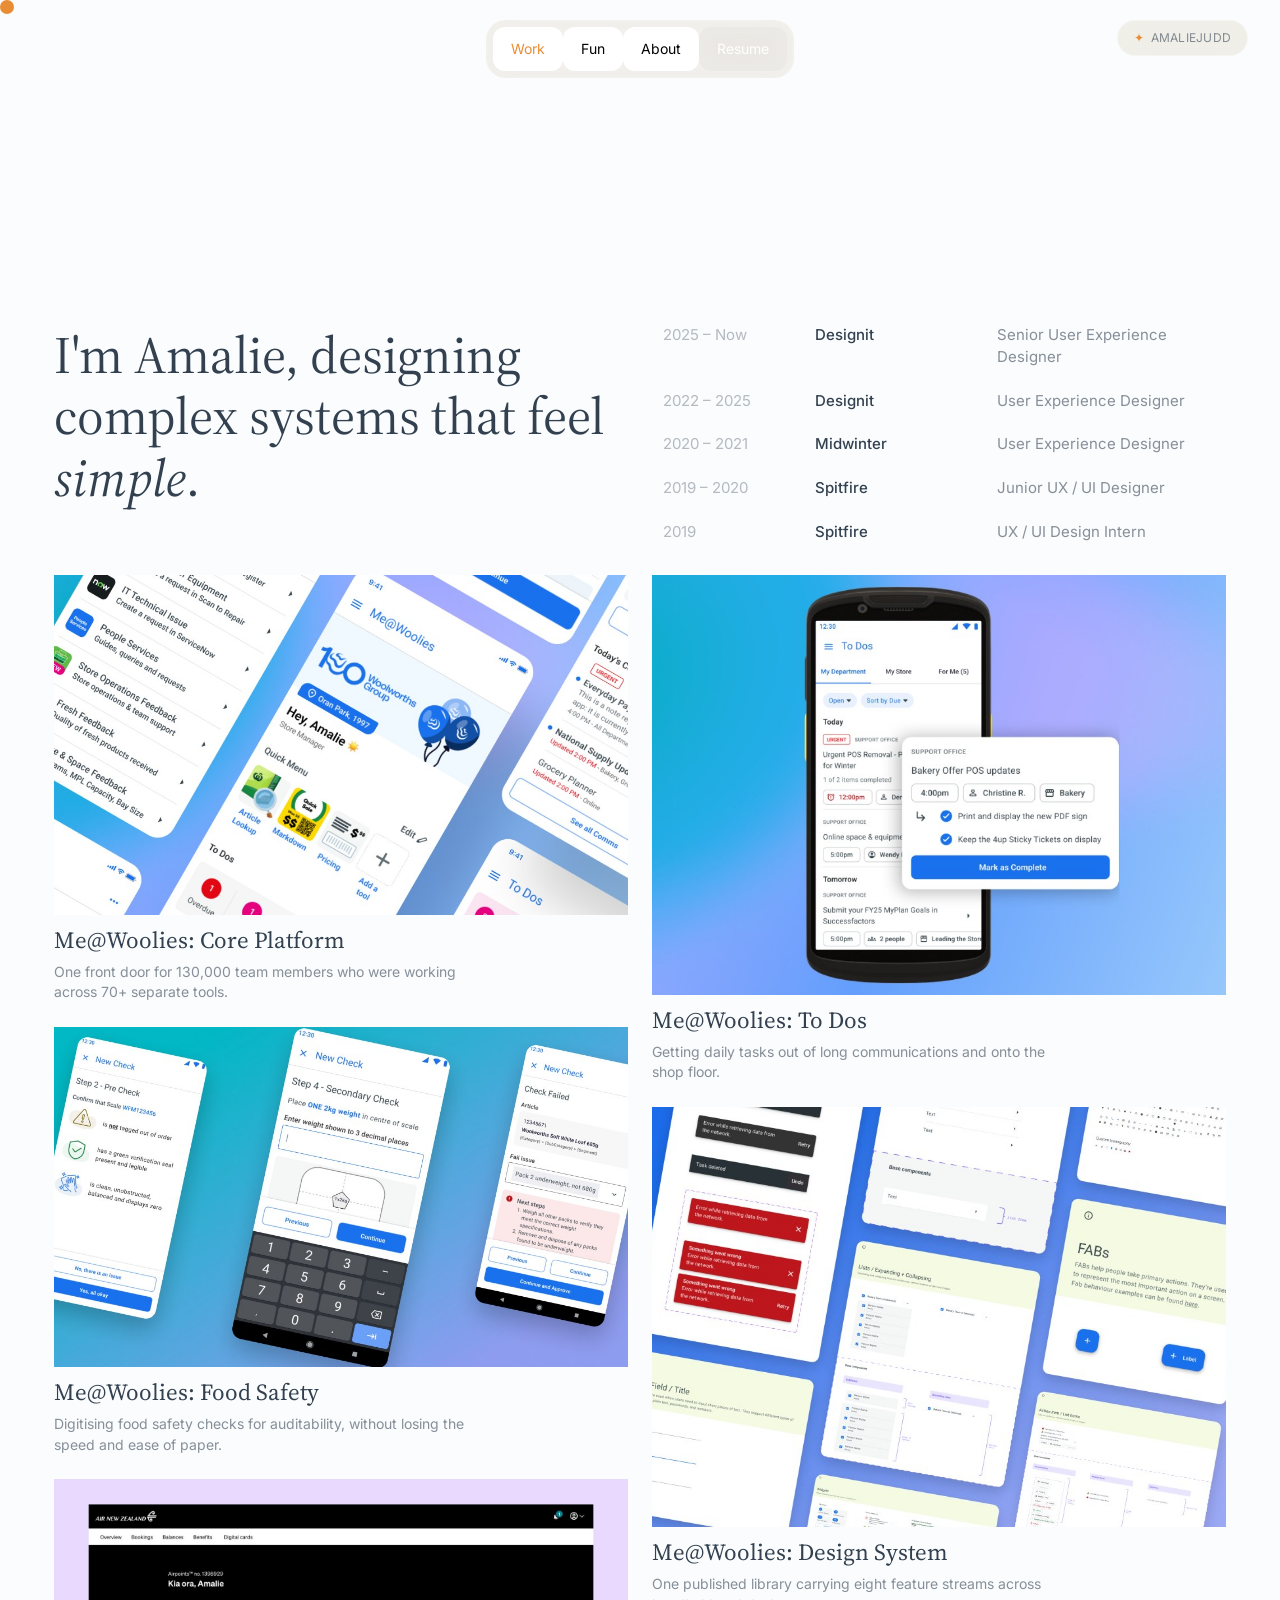
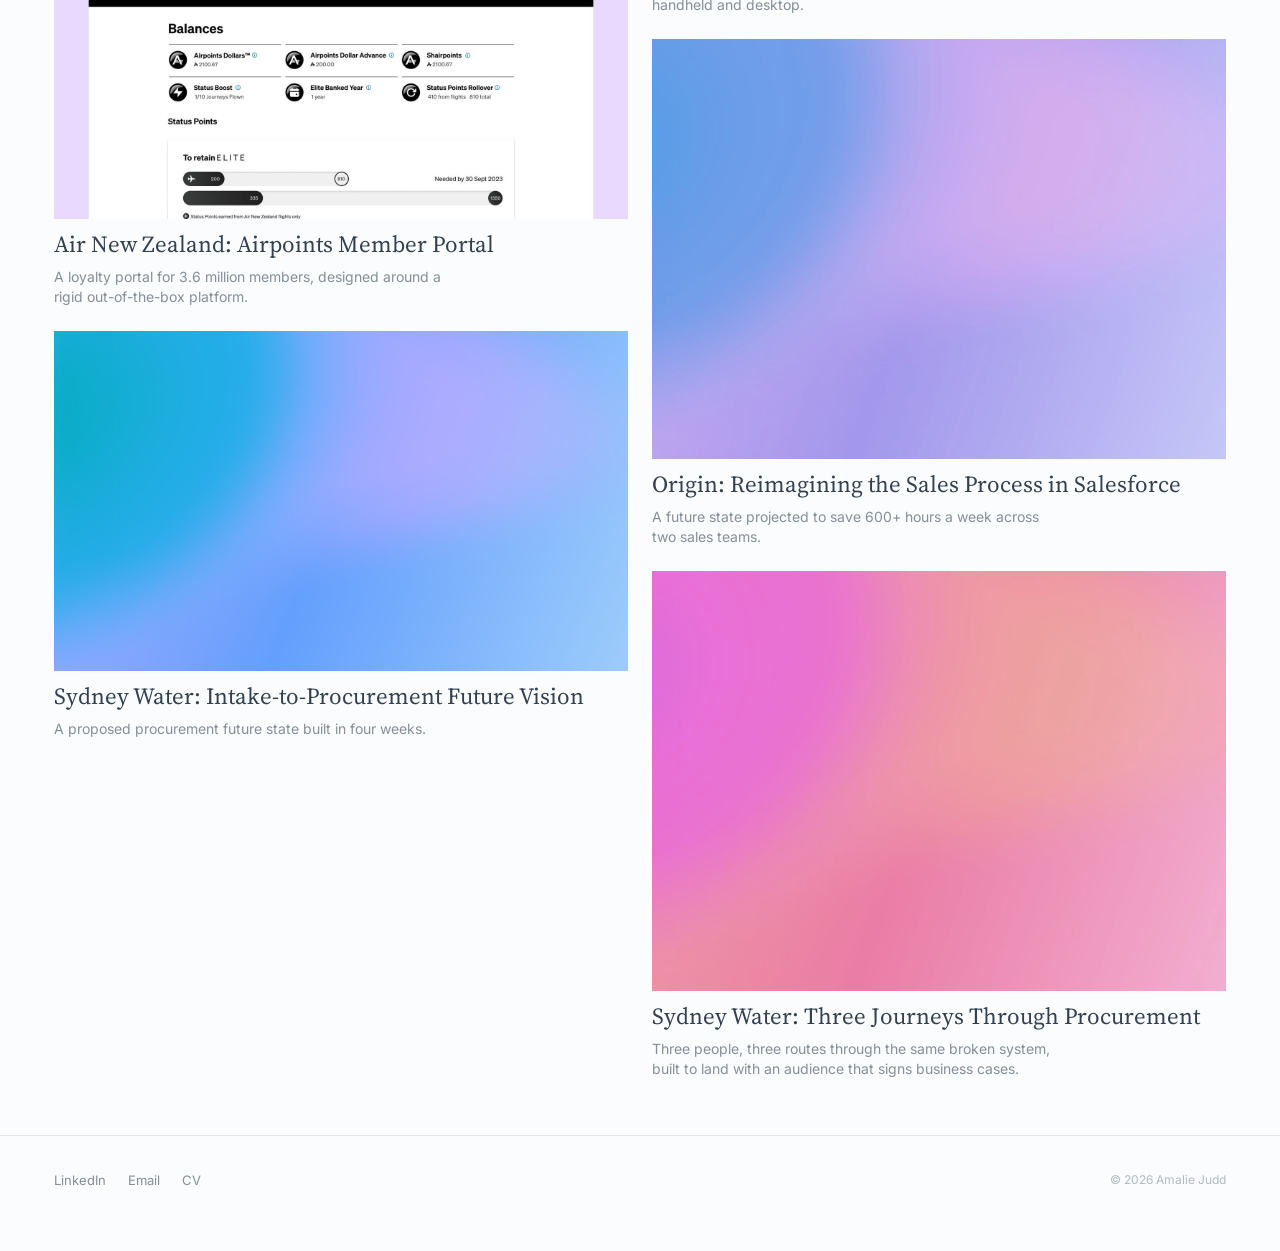
==== commit 5d424da7: "Higher resolution Airpoints hero Export the Figma hero at 2x (2048x1280) from the 1680px source imag" ====
--- a/portfolio-repo/index.html
+++ b/portfolio-repo/index.html
@@ -48,7 +48,7 @@
         </div>
       </a>
       <a class="project-card" href="projects/airnz-member-portal.html" data-reveal>
-        <div class="project-image real-photo" style="background-image:url('assets/airnz-hero.jpg');"></div>
+        <div class="project-image real-photo" style="background-image:url('assets/airnz-hero-1600.jpg');"></div>
         <div class="project-caption">
           <h3>Air New Zealand: Airpoints Member Portal</h3>
           <p class="project-sub">A loyalty portal for 3.6 million members, designed around a rigid out-of-the-box platform.</p>
--- a/portfolio-repo/styles.css
+++ b/portfolio-repo/styles.css
@@ -434,13 +434,6 @@
   display:flex;align-items:center;justify-content:center;
   font-family:var(--mono);font-size:12px;color:rgba(255,255,255,0.85);
   text-shadow:0 1px 4px rgba(0,0,0,0.25);
-  transition:transform .3s ease, box-shadow .3s ease;
-}
-.photo-block:hover{
-  transform:scale(1.05);
-  box-shadow:0 14px 28px rgba(50,64,79,0.2);
-  position:relative;
-  z-index:2;
 }
 .photo-block:not(.real-photo):nth-child(3n+1){filter:hue-rotate(0deg);}
 .photo-block:not(.real-photo):nth-child(3n+2){filter:hue-rotate(80deg) saturate(.9);}
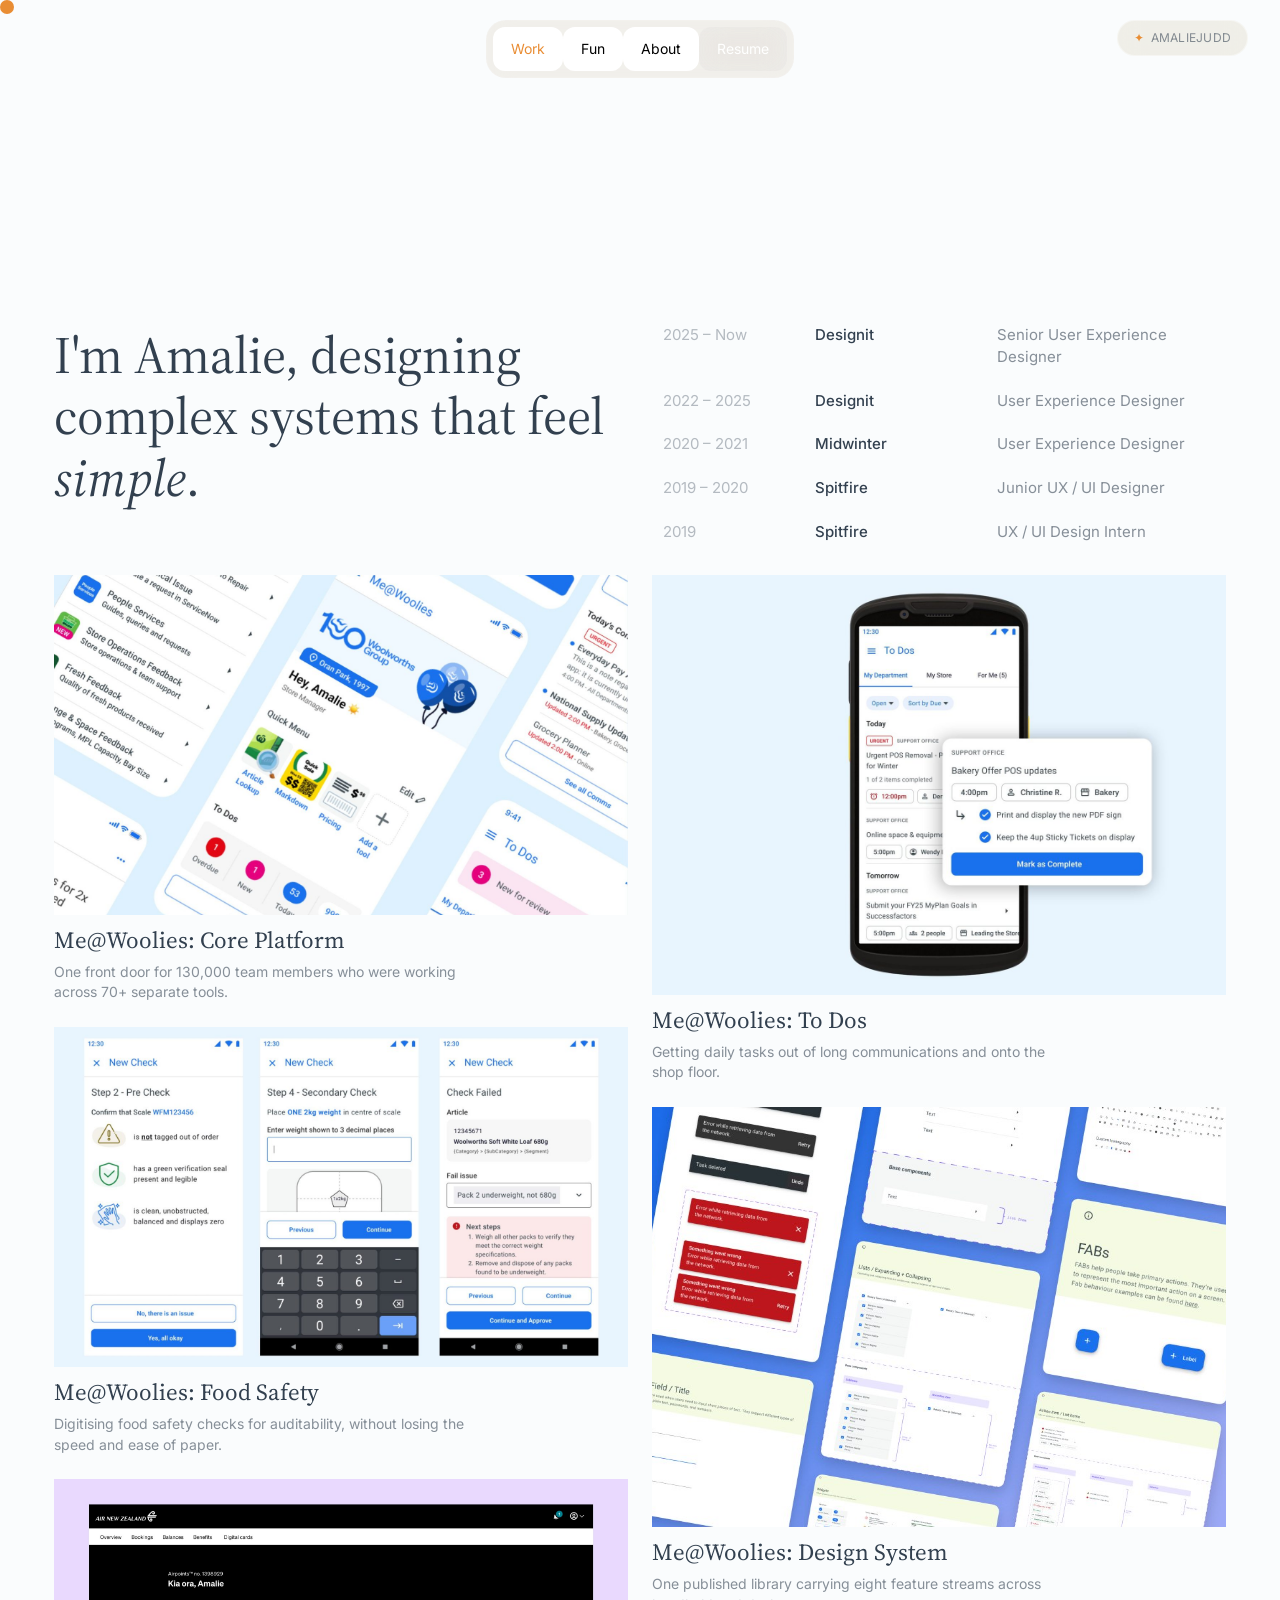
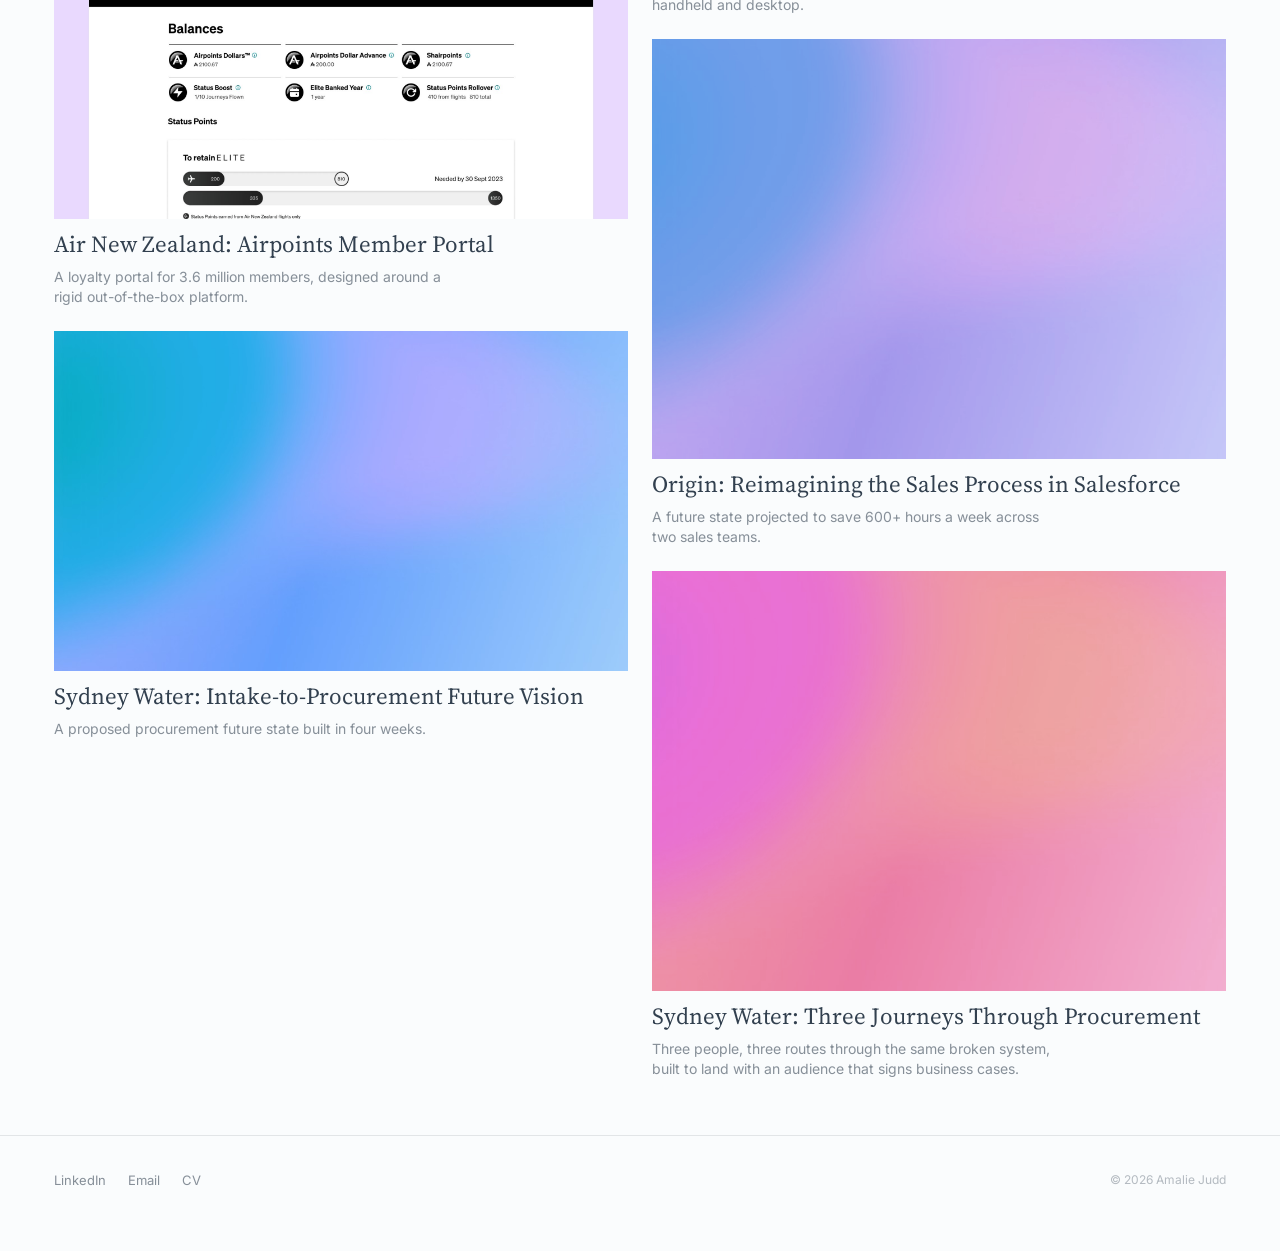
==== commit 505e1de9: "New To Dos, Core Platform and Food Safety hero images from Figma 2048px sources with 640/1024/1600 v" ====
--- a/portfolio-repo/index.html
+++ b/portfolio-repo/index.html
@@ -34,21 +34,21 @@
   <div class="project-grid">
     <div class="project-col">
       <a class="project-card" href="projects/woolies-core.html" data-reveal>
-        <div class="project-image real-photo" style="background-image:url('assets/woolies-platform.jpg');"></div>
+        <div class="project-image real-photo" style="background-image:url('assets/woolies-platform-1600.jpg');"></div>
         <div class="project-caption">
           <h3>Me@Woolies: Core Platform</h3>
           <p class="project-sub">One front door for 130,000 team members who were working across 70+ separate tools.</p>
         </div>
       </a>
       <a class="project-card" href="projects/woolies-food-safety.html" data-reveal>
-        <div class="project-image real-photo" style="background-image:url('assets/woolies-food-safety-hero.jpg');"></div>
+        <div class="project-image real-photo" style="background-image:url('assets/woolies-food-safety-hero-1600.jpg');"></div>
         <div class="project-caption">
           <h3>Me@Woolies: Food Safety</h3>
           <p class="project-sub">Digitising food safety checks for auditability, without losing the speed and ease of paper.</p>
         </div>
       </a>
       <a class="project-card" href="projects/airnz-member-portal.html" data-reveal>
-        <div class="project-image real-photo" style="background-image:url('assets/airnz-hero-1600.jpg');"></div>
+        <div class="project-image real-photo" style="background-image:url('assets/airnz-hero.jpg');"></div>
         <div class="project-caption">
           <h3>Air New Zealand: Airpoints Member Portal</h3>
           <p class="project-sub">A loyalty portal for 3.6 million members, designed around a rigid out-of-the-box platform.</p>
@@ -64,7 +64,7 @@
     </div>
     <div class="project-col">
       <a class="project-card" href="projects/woolies-todos.html" data-reveal>
-        <div class="project-image real-photo" style="background-image:url('assets/woolies-todos.jpg');"></div>
+        <div class="project-image real-photo" style="background-image:url('assets/woolies-todos-1600.jpg');"></div>
         <div class="project-caption">
           <h3>Me@Woolies: To Dos</h3>
           <p class="project-sub">Getting daily tasks out of long communications and onto the shop floor.</p>
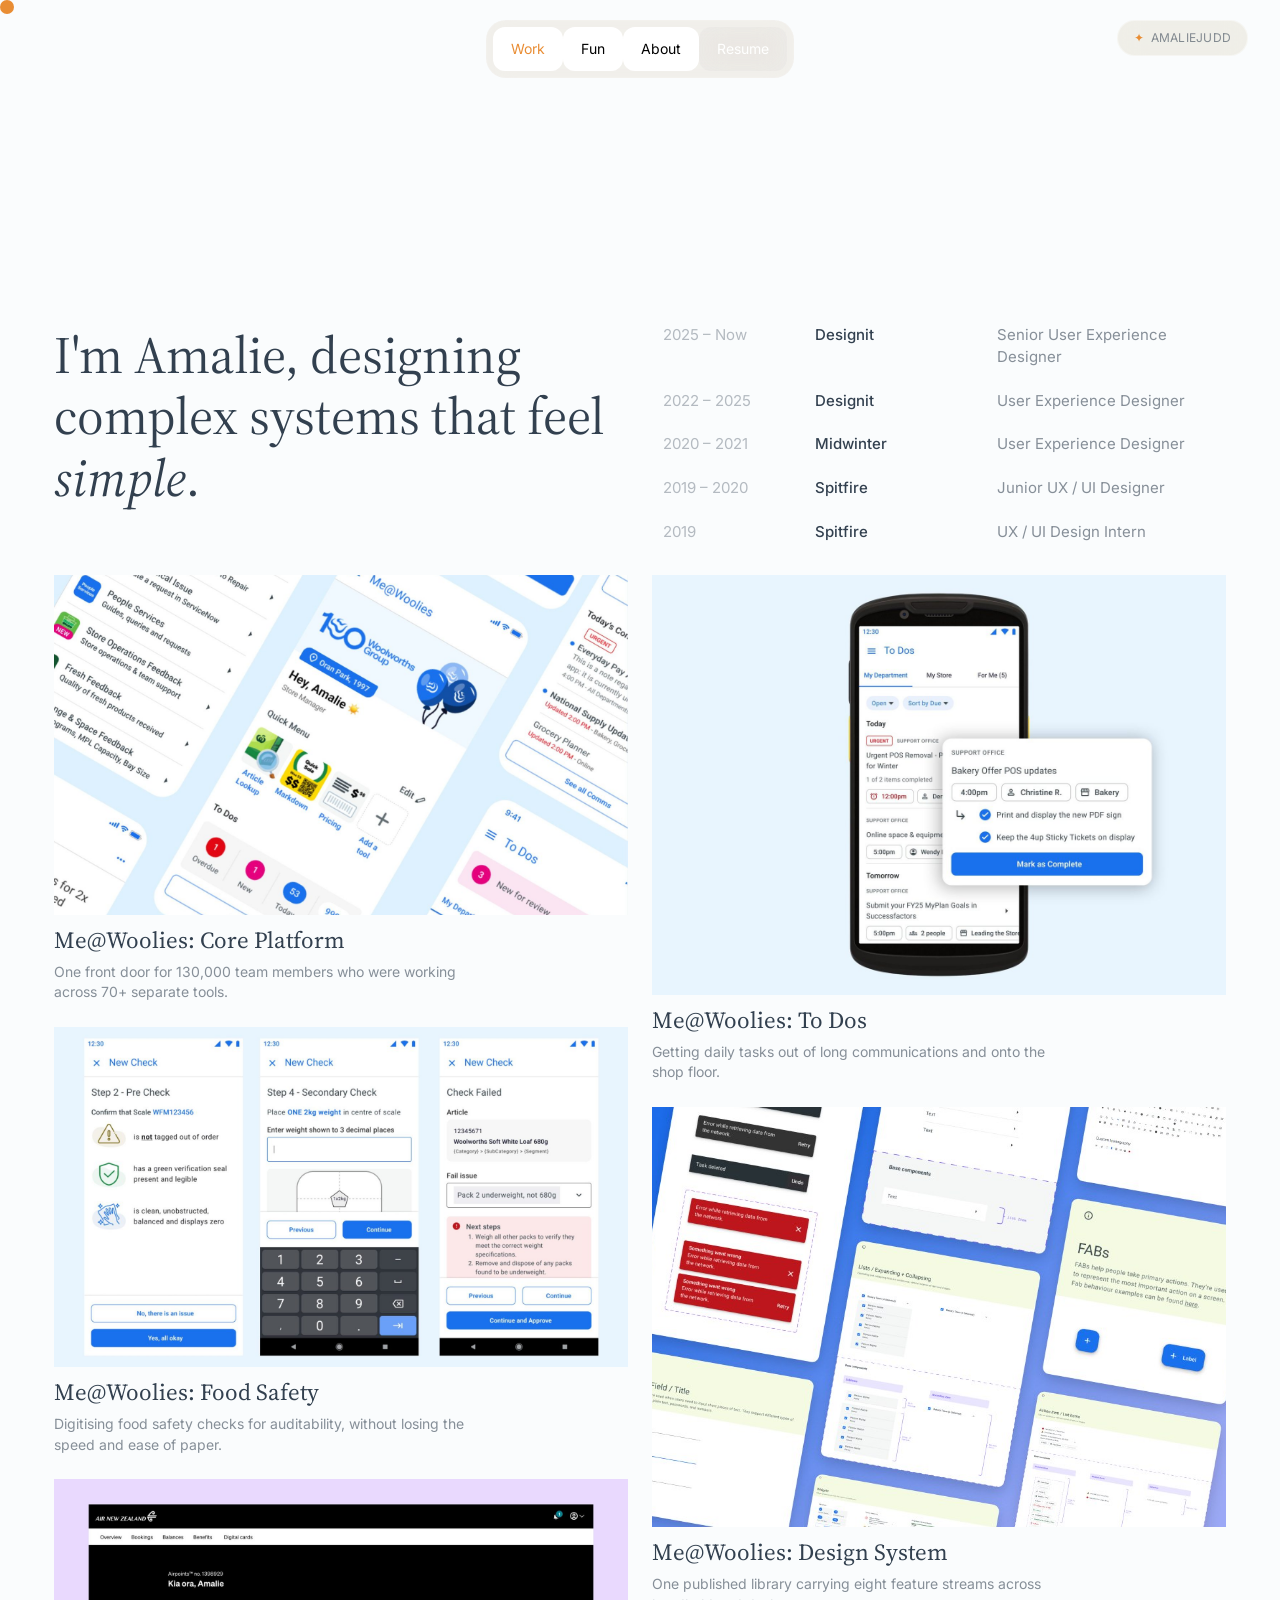
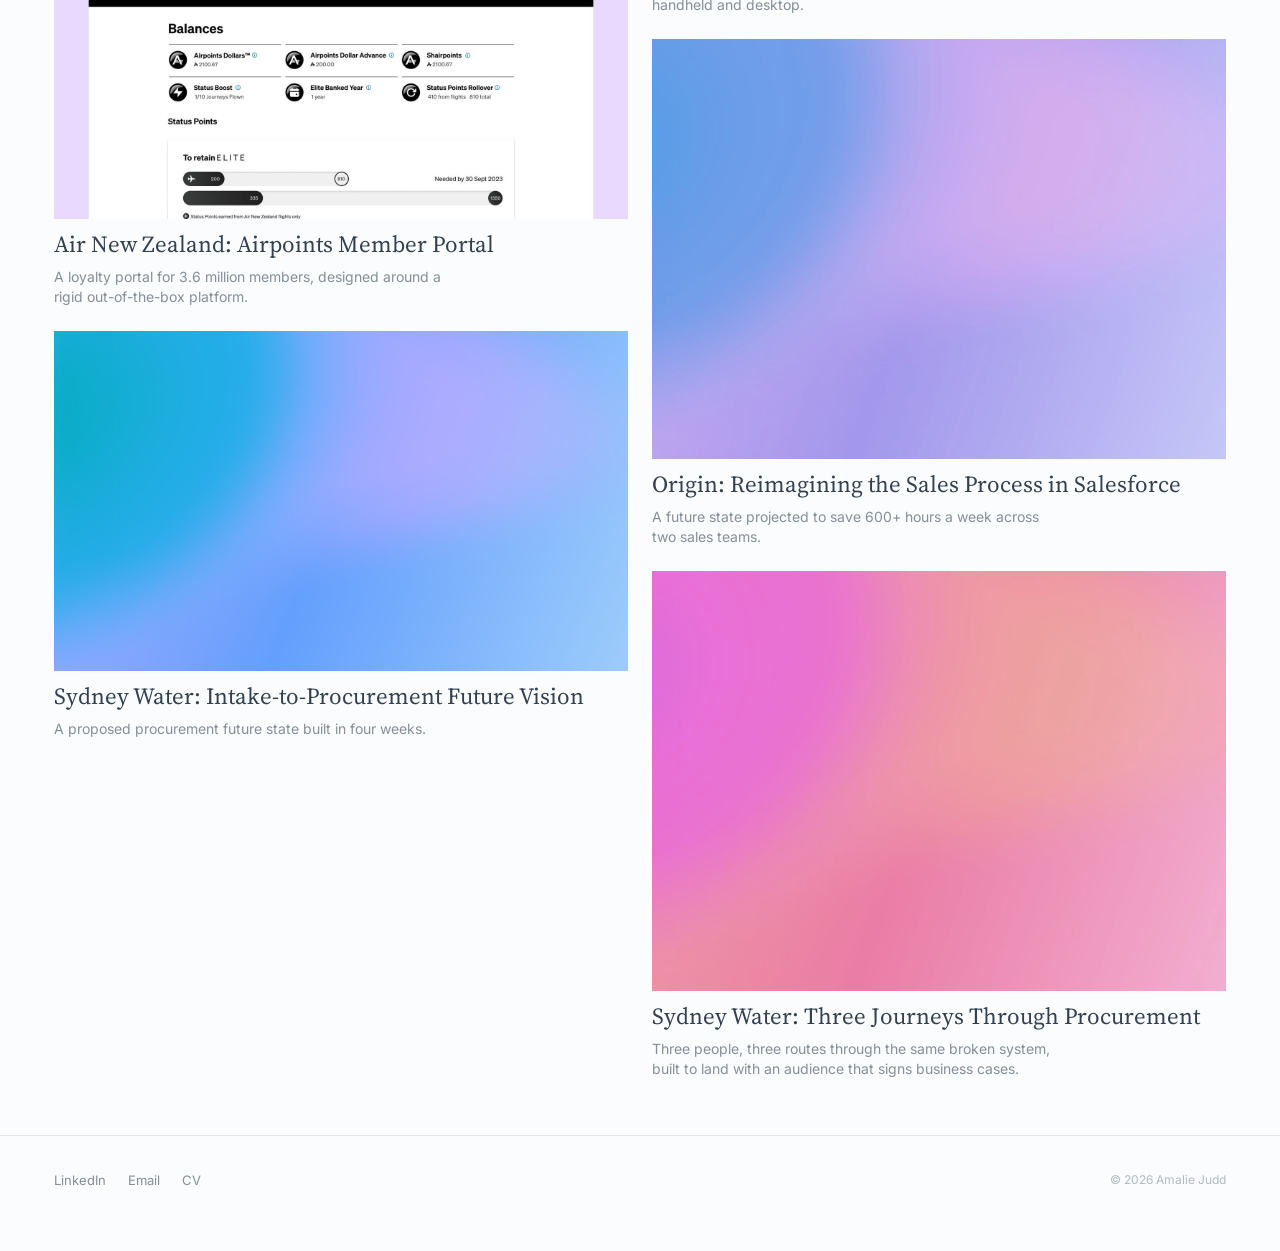
==== commit 56eee9e3: "Merge remote-tracking branch 'origin/airnz-hero-hires'" ====
--- a/portfolio-repo/index.html
+++ b/portfolio-repo/index.html
@@ -48,7 +48,7 @@
         </div>
       </a>
       <a class="project-card" href="projects/airnz-member-portal.html" data-reveal>
-        <div class="project-image real-photo" style="background-image:url('assets/airnz-hero.jpg');"></div>
+        <div class="project-image real-photo" style="background-image:url('assets/airnz-hero-1600.jpg');"></div>
         <div class="project-caption">
           <h3>Air New Zealand: Airpoints Member Portal</h3>
           <p class="project-sub">A loyalty portal for 3.6 million members, designed around a rigid out-of-the-box platform.</p>
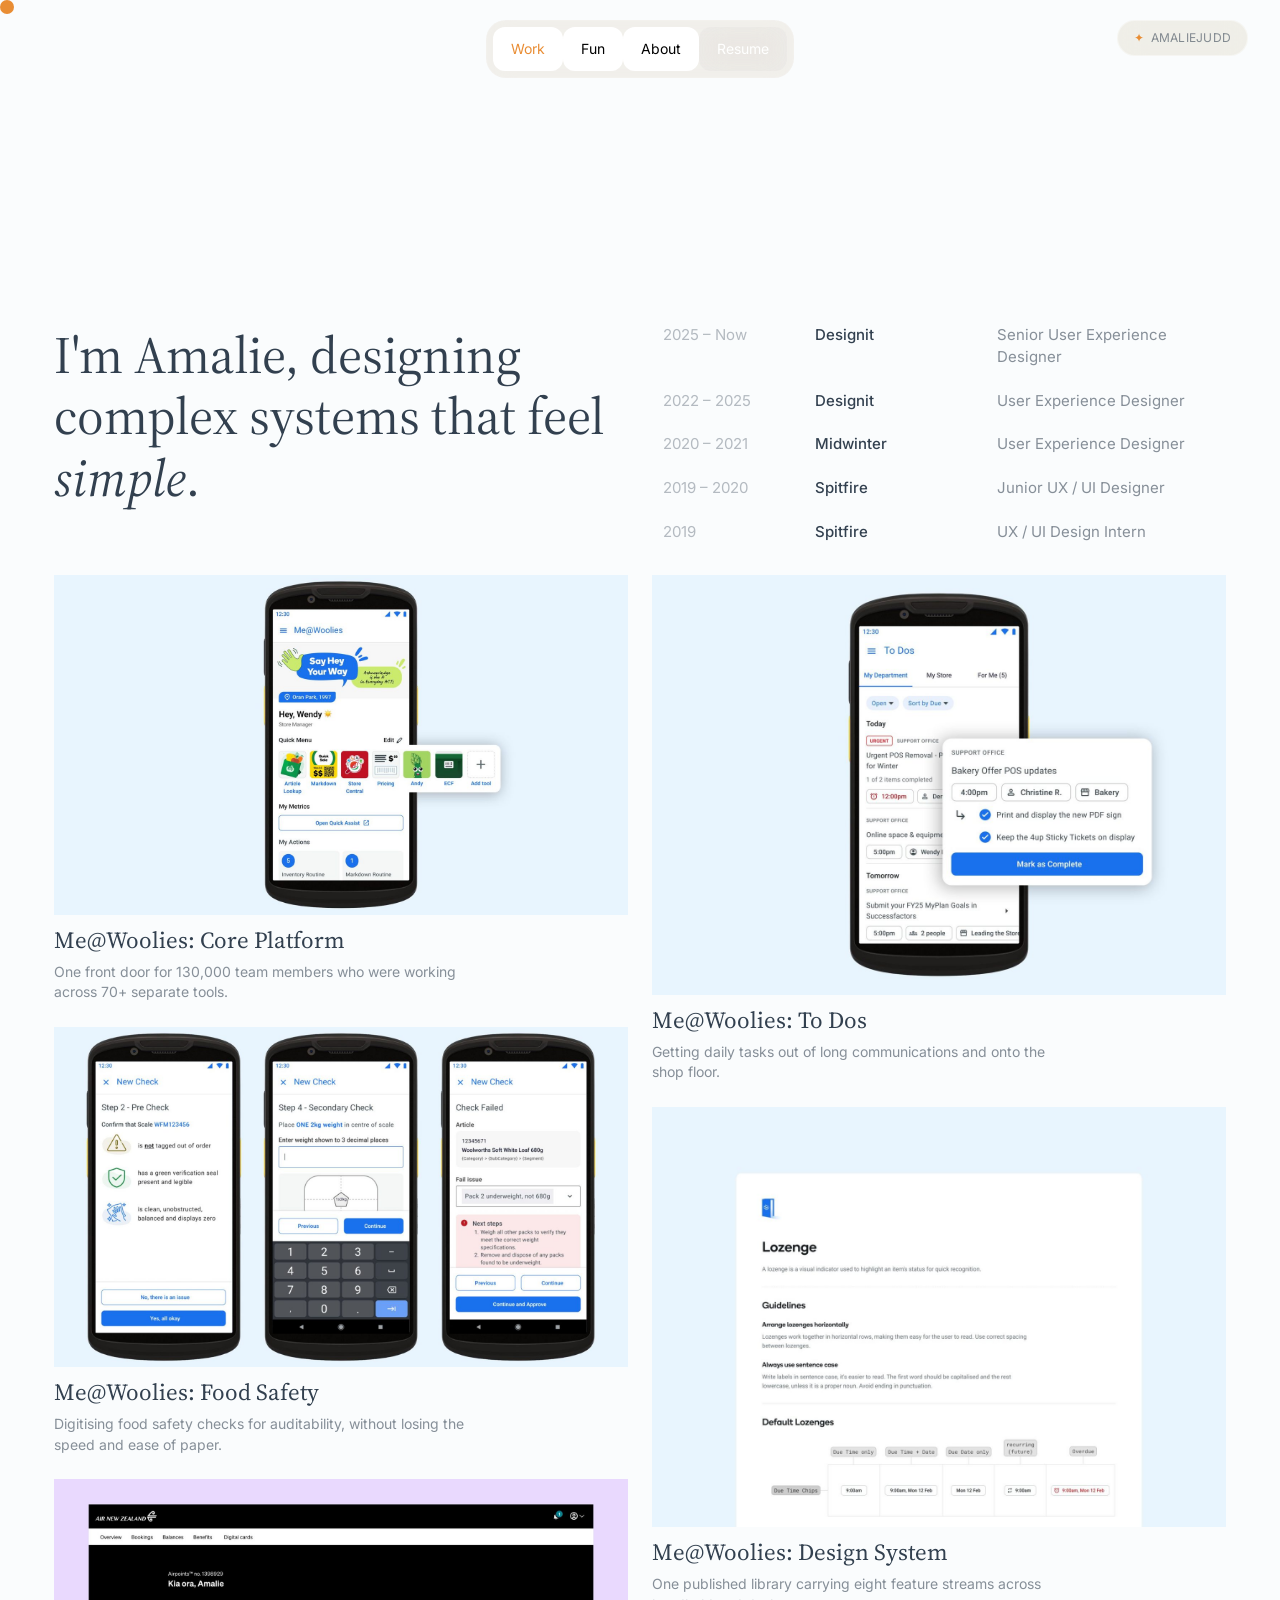
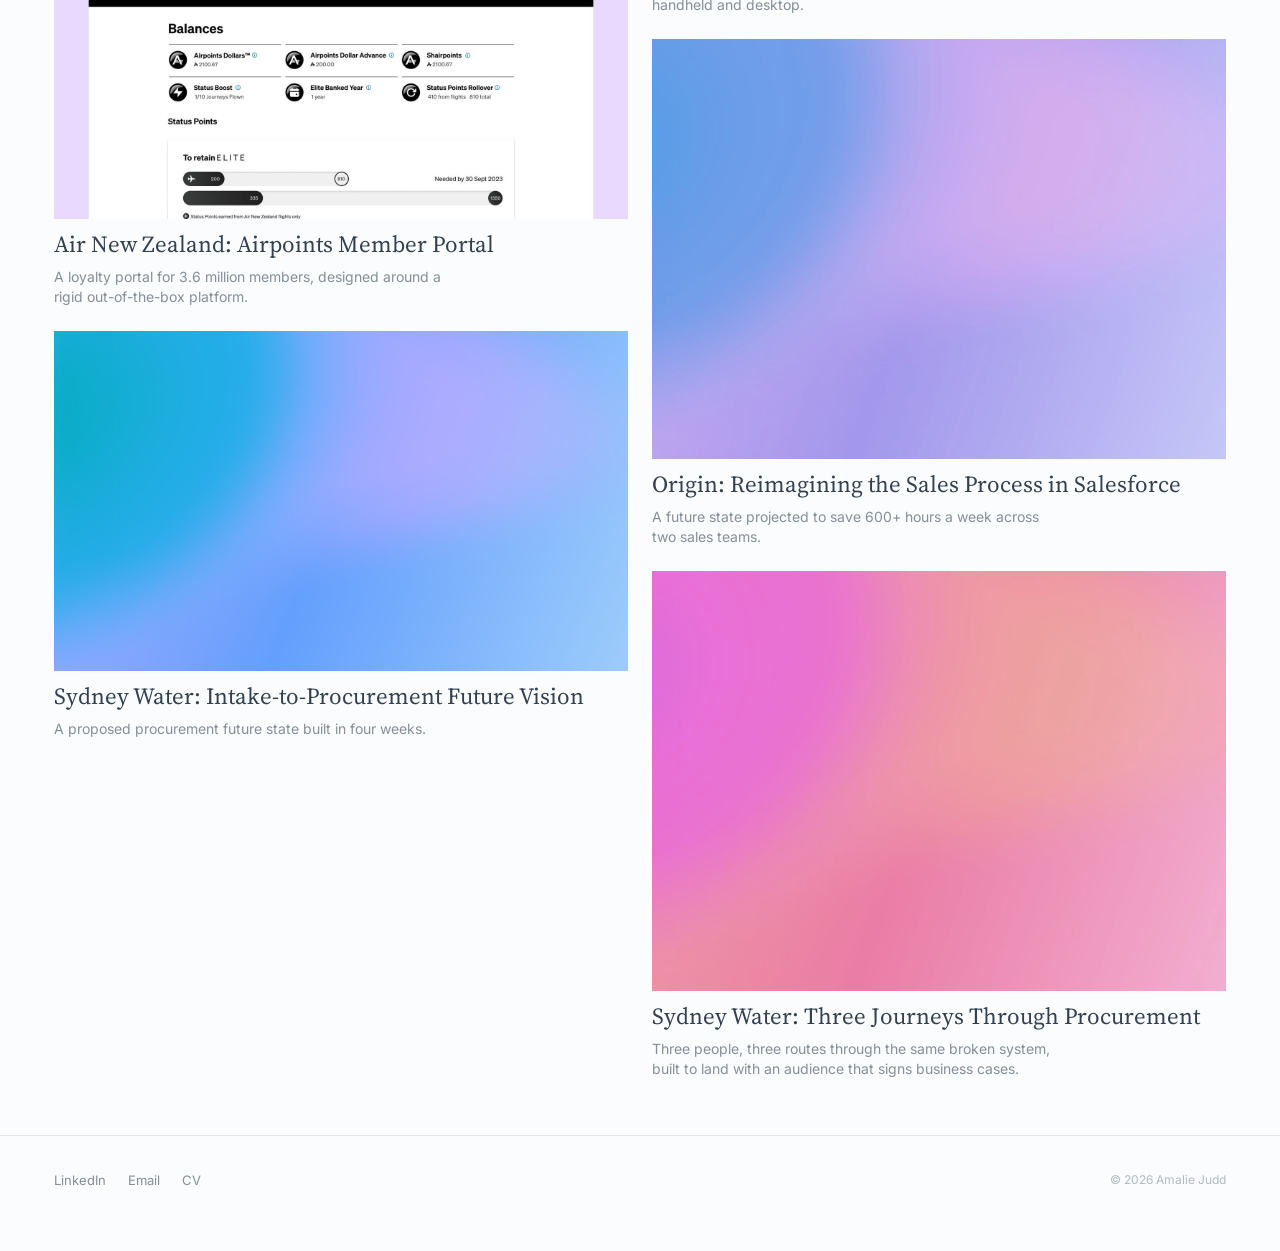
==== commit dddf0fce: "Design System hero showing the Lozenge documentation page Co-Authored-By: Claude Sonnet 5.5 <noreply" ====
--- a/portfolio-repo/index.html
+++ b/portfolio-repo/index.html
@@ -71,7 +71,7 @@
         </div>
       </a>
       <a class="project-card" href="projects/woolies-design-system.html" data-reveal>
-        <div class="project-image real-photo" style="background-image:url('assets/woolies-design-system-hero.jpg');"></div>
+        <div class="project-image real-photo" style="background-image:url('assets/woolies-design-system-hero-1600.jpg');"></div>
         <div class="project-caption">
           <h3>Me@Woolies: Design System</h3>
           <p class="project-sub">One published library carrying eight feature streams across handheld and desktop.</p>
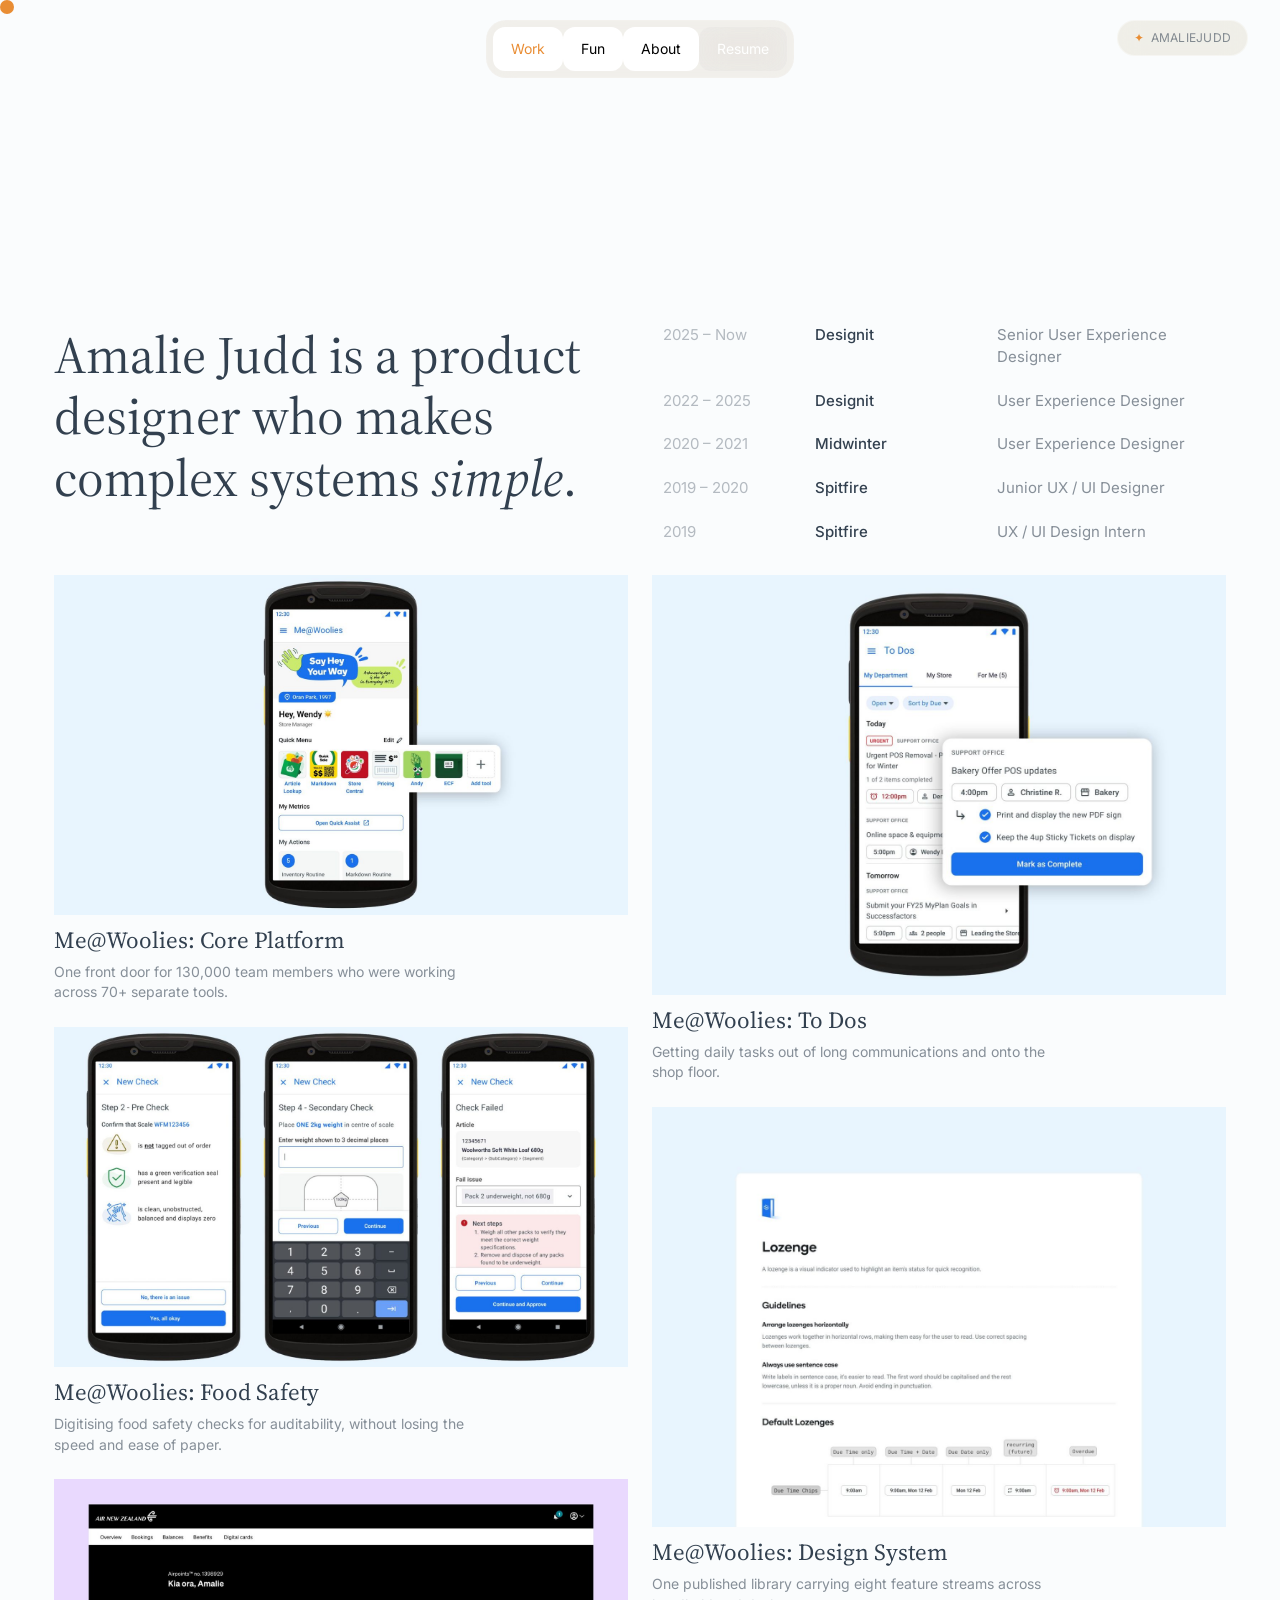
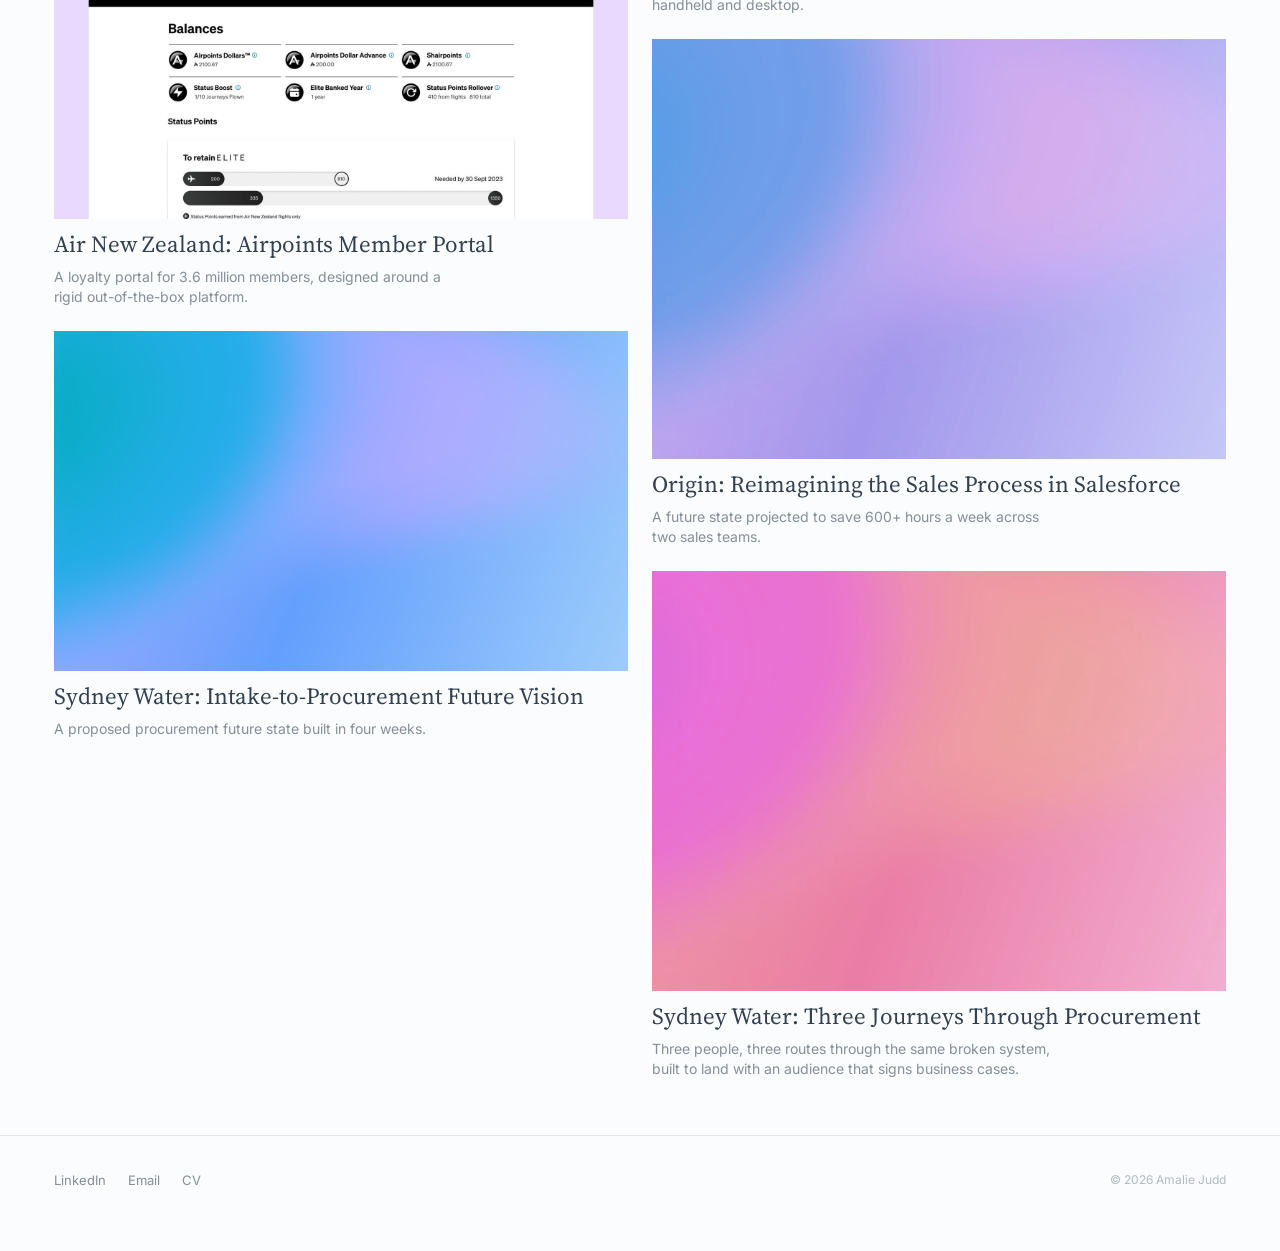
==== commit 32afd8b3: "Update home page headline Co-Authored-By: Claude Sonnet 5.5 <noreply@anthropic.com> Claude-Session: " ====
--- a/portfolio-repo/index.html
+++ b/portfolio-repo/index.html
@@ -19,7 +19,7 @@
 <main class="wrap">
   <div class="hero-row">
     <section class="hero" data-reveal>
-      <h1>I'm Amalie, designing complex systems that feel <em>simple</em>.</h1>
+      <h1>Amalie Judd is a product designer who makes complex systems <em>simple</em>.</h1>
     </section>
 
     <div class="timeline-grid" data-reveal>
